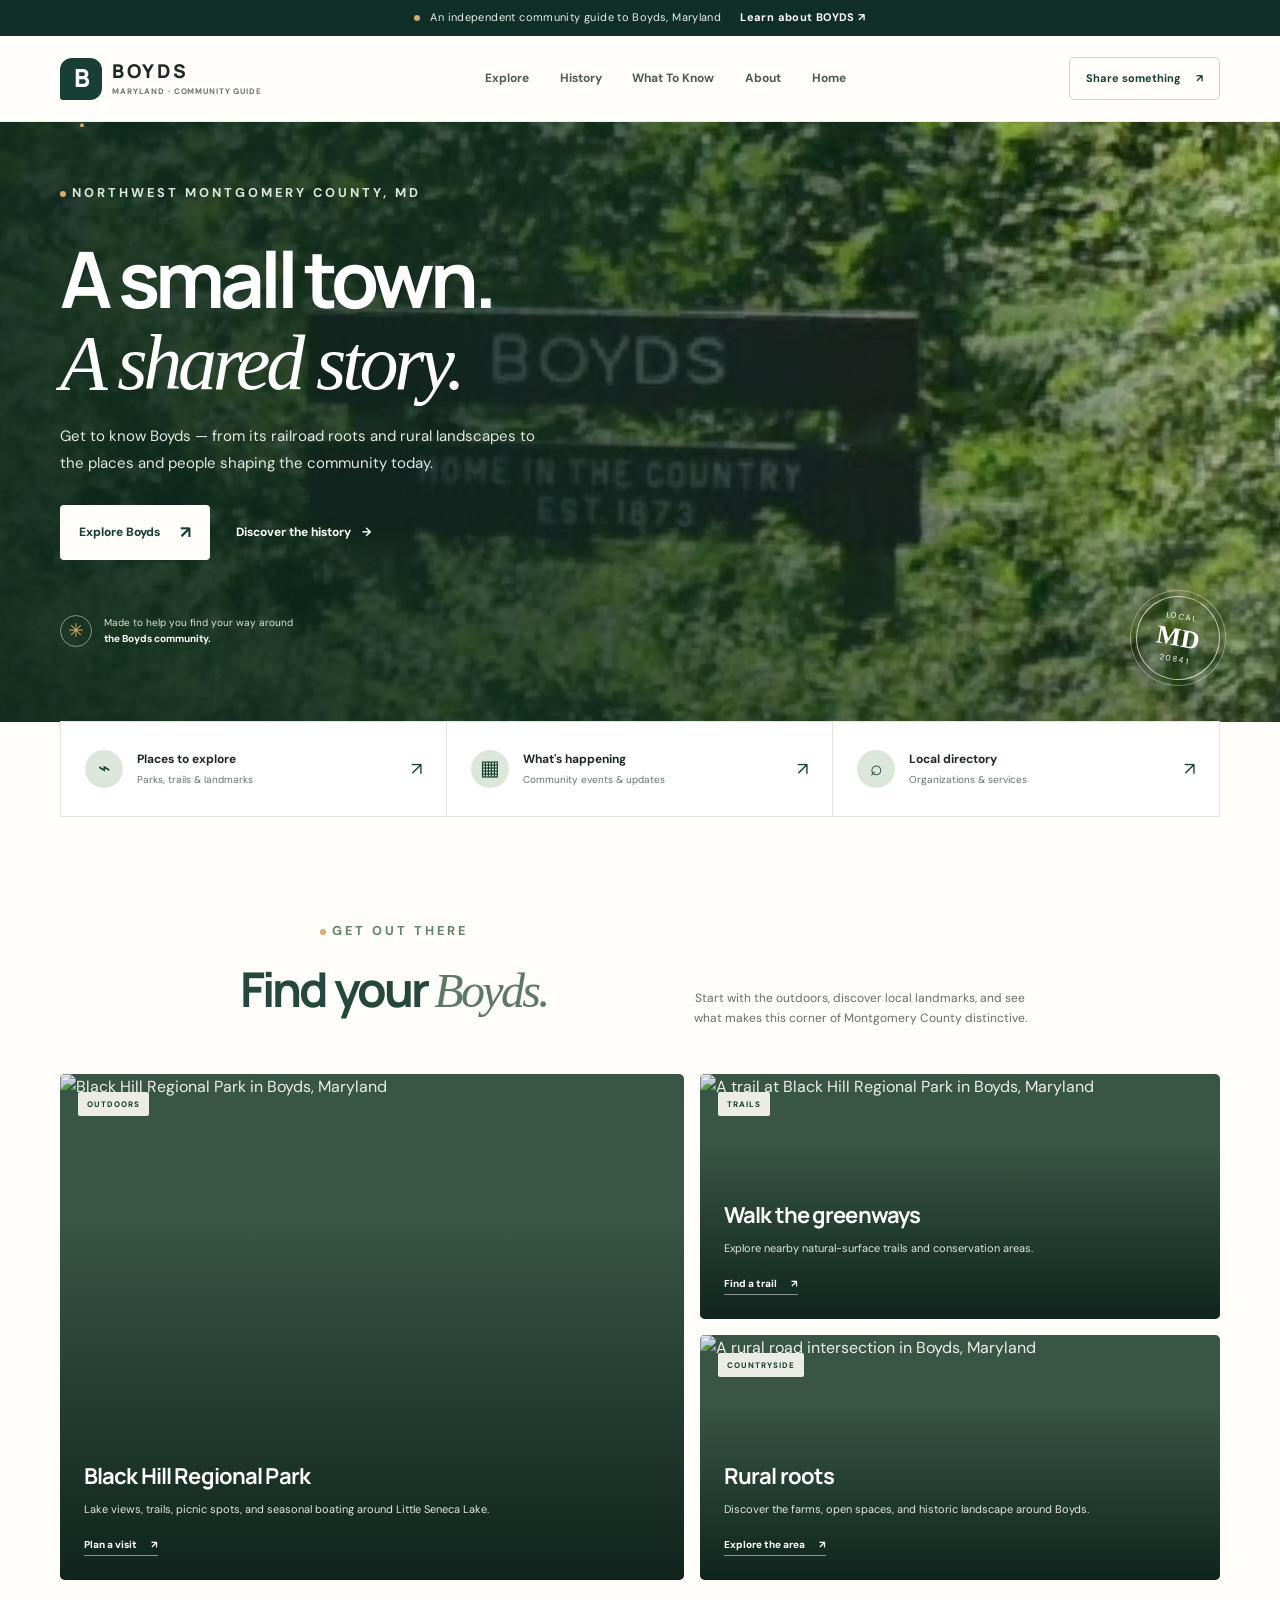
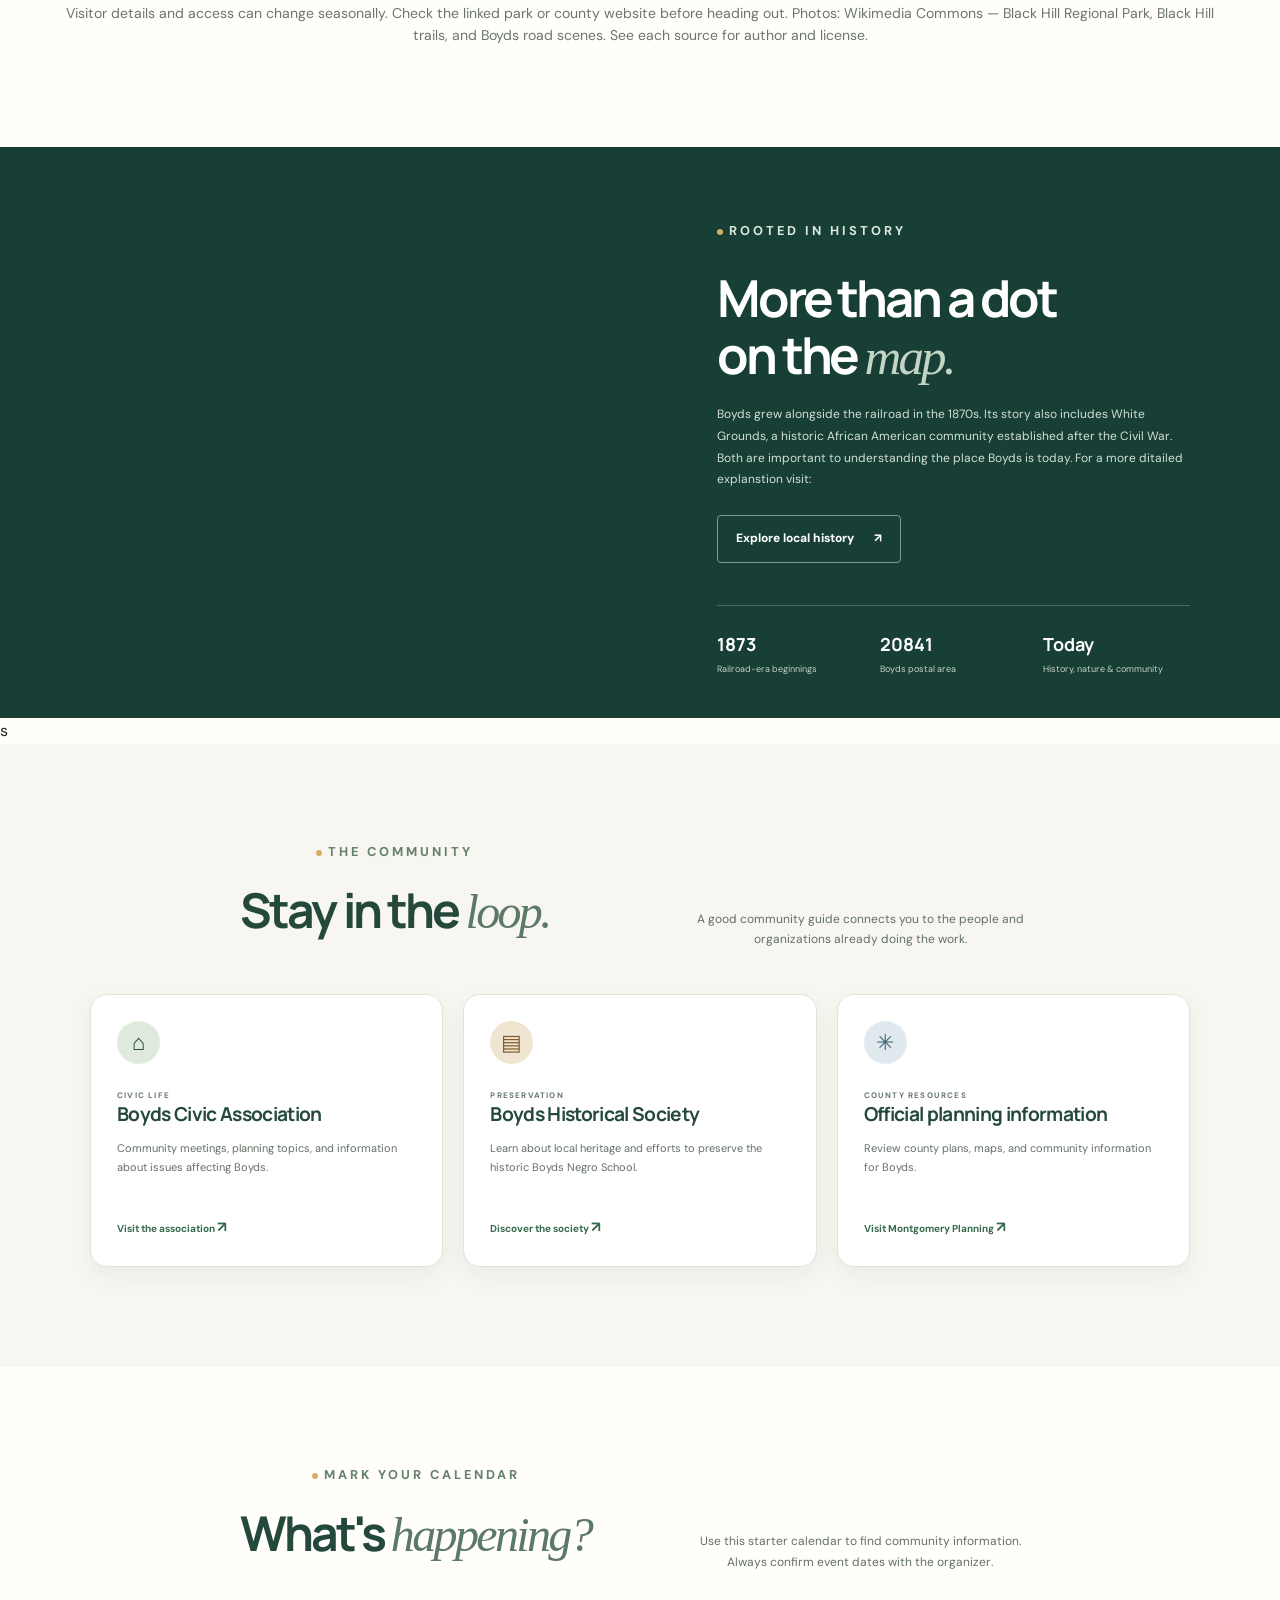
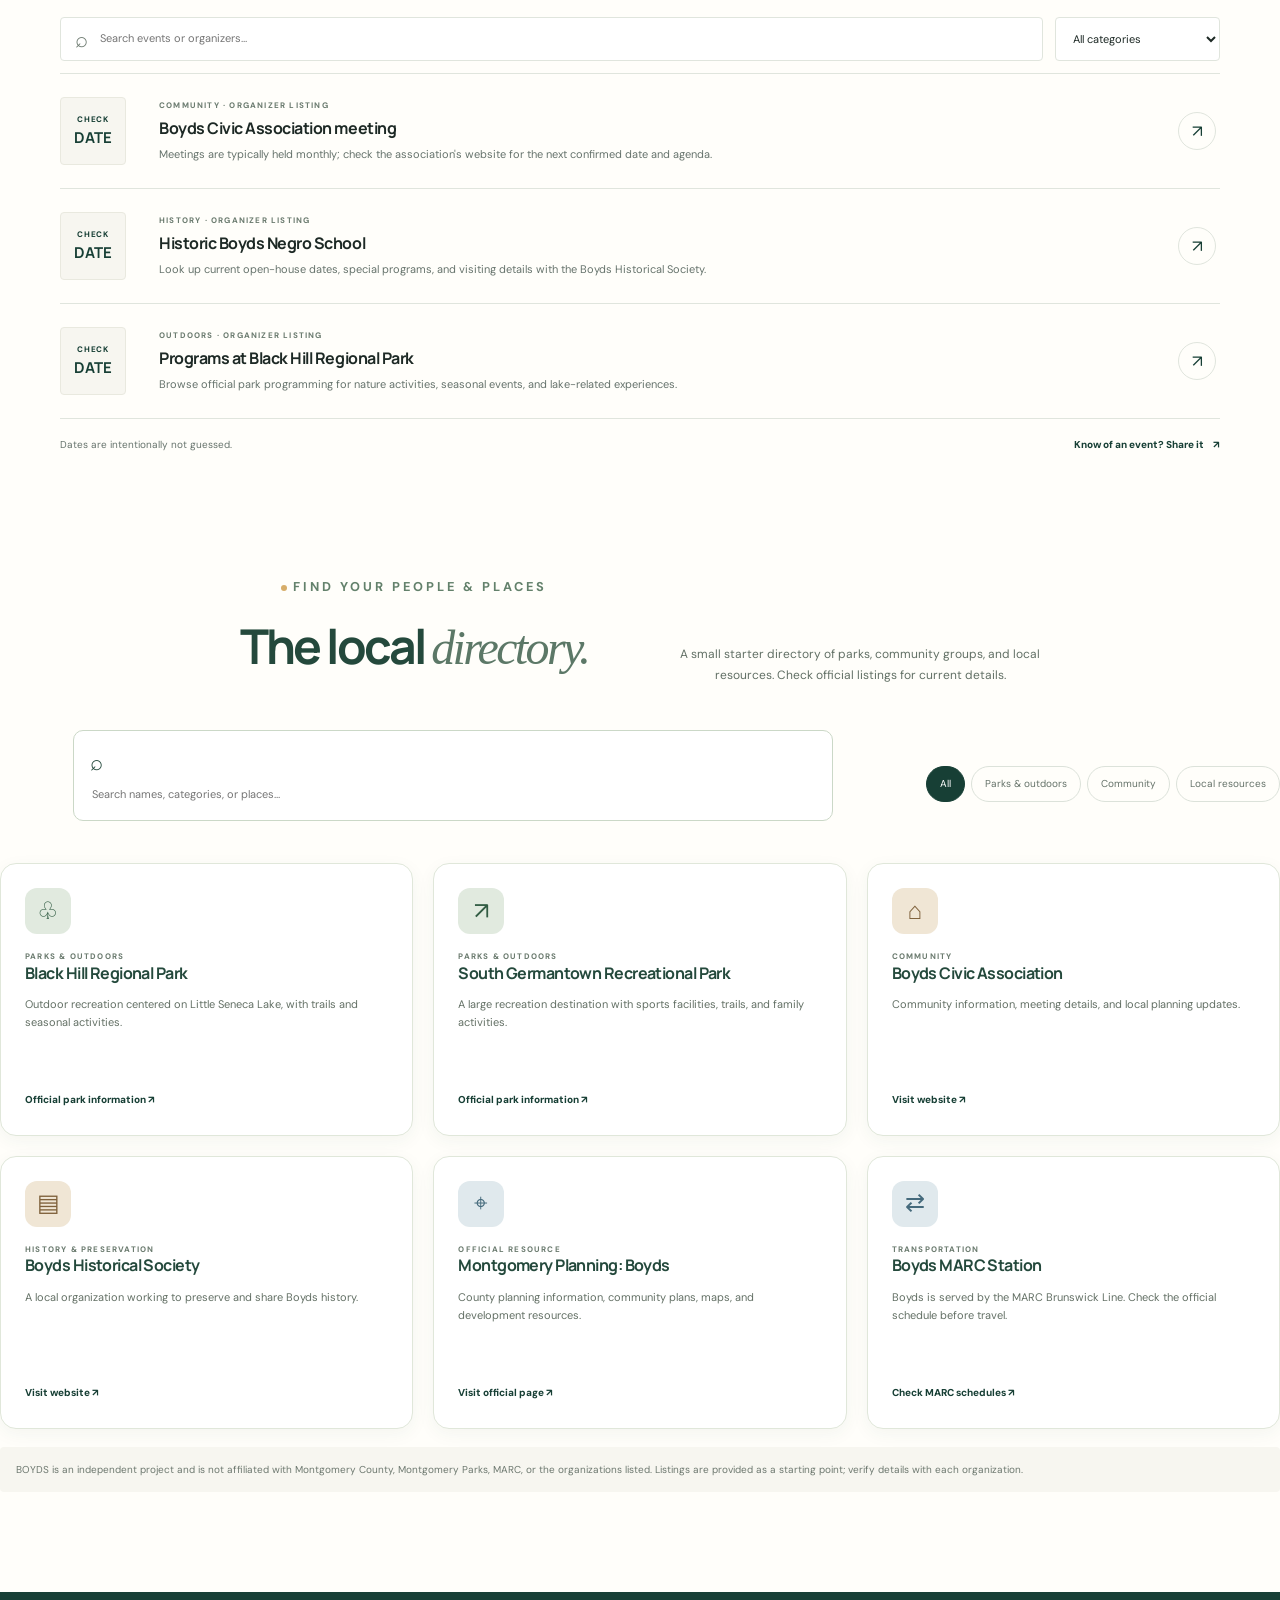
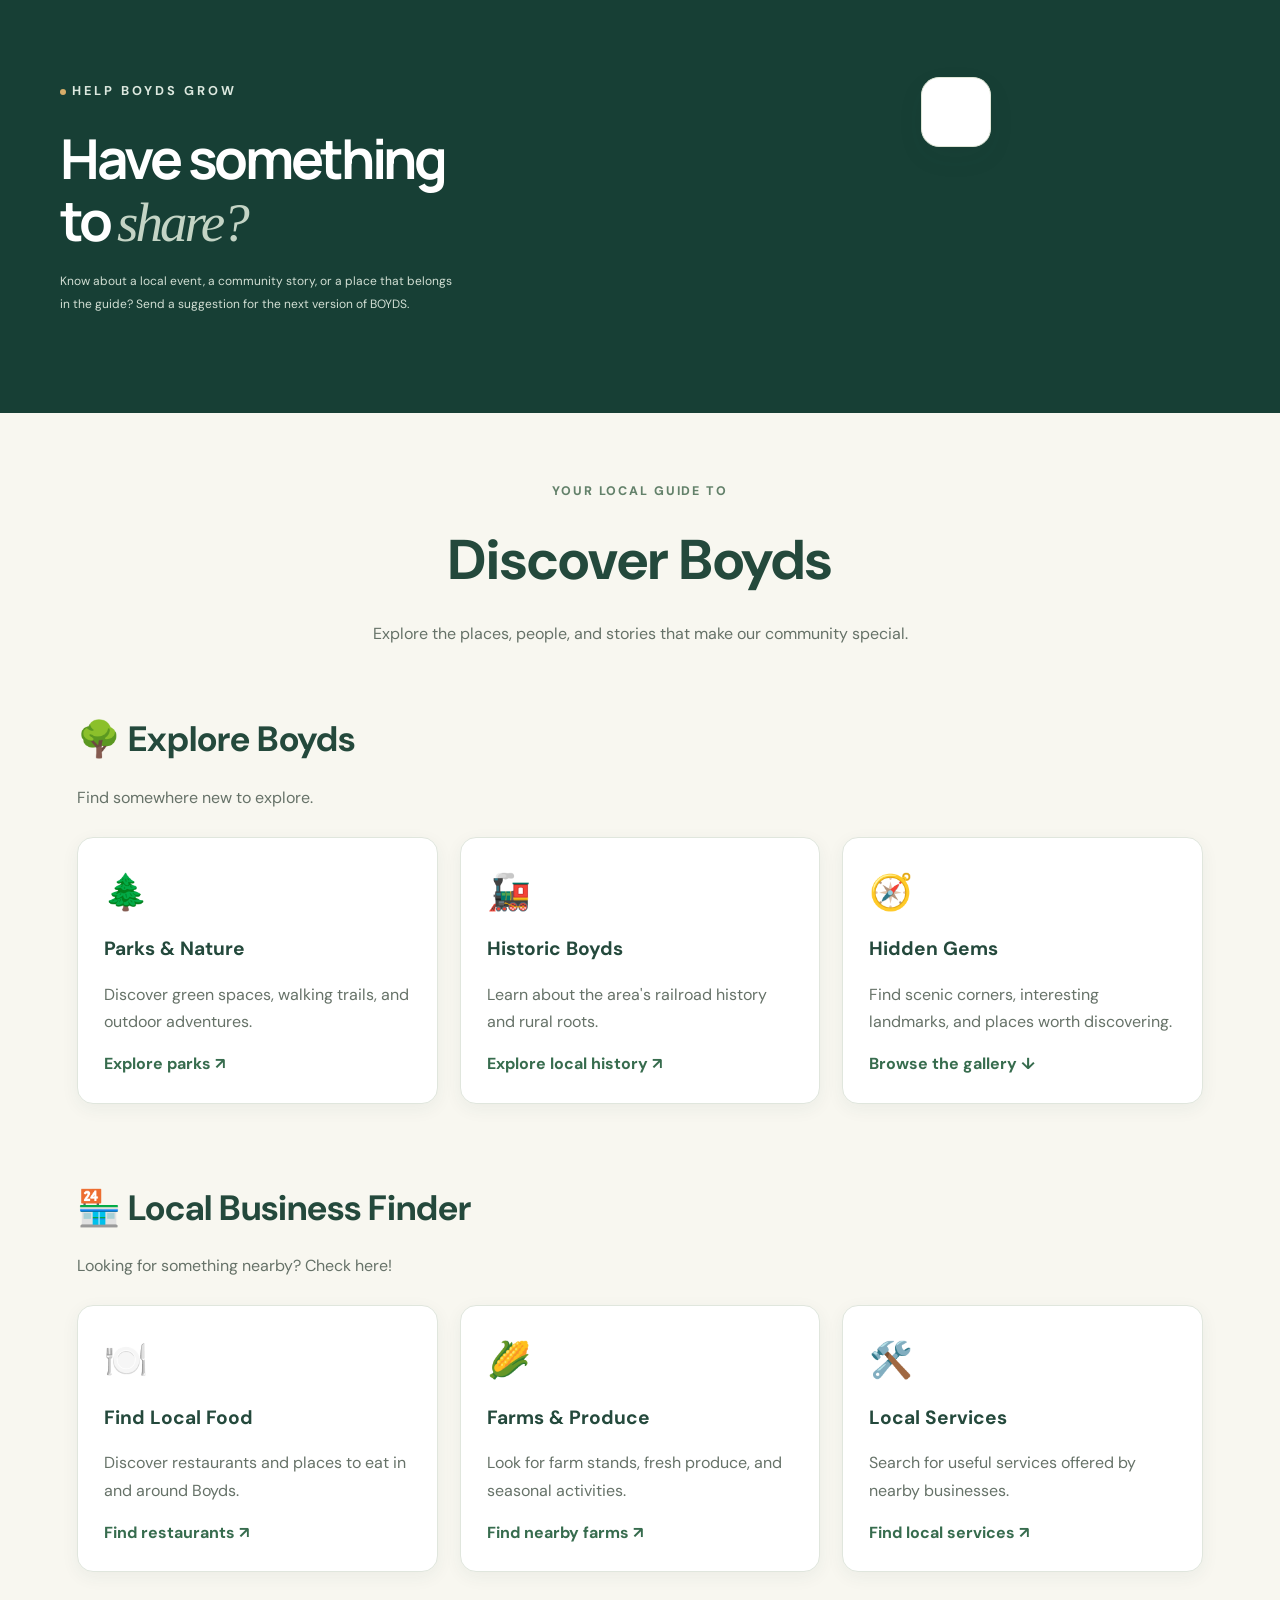
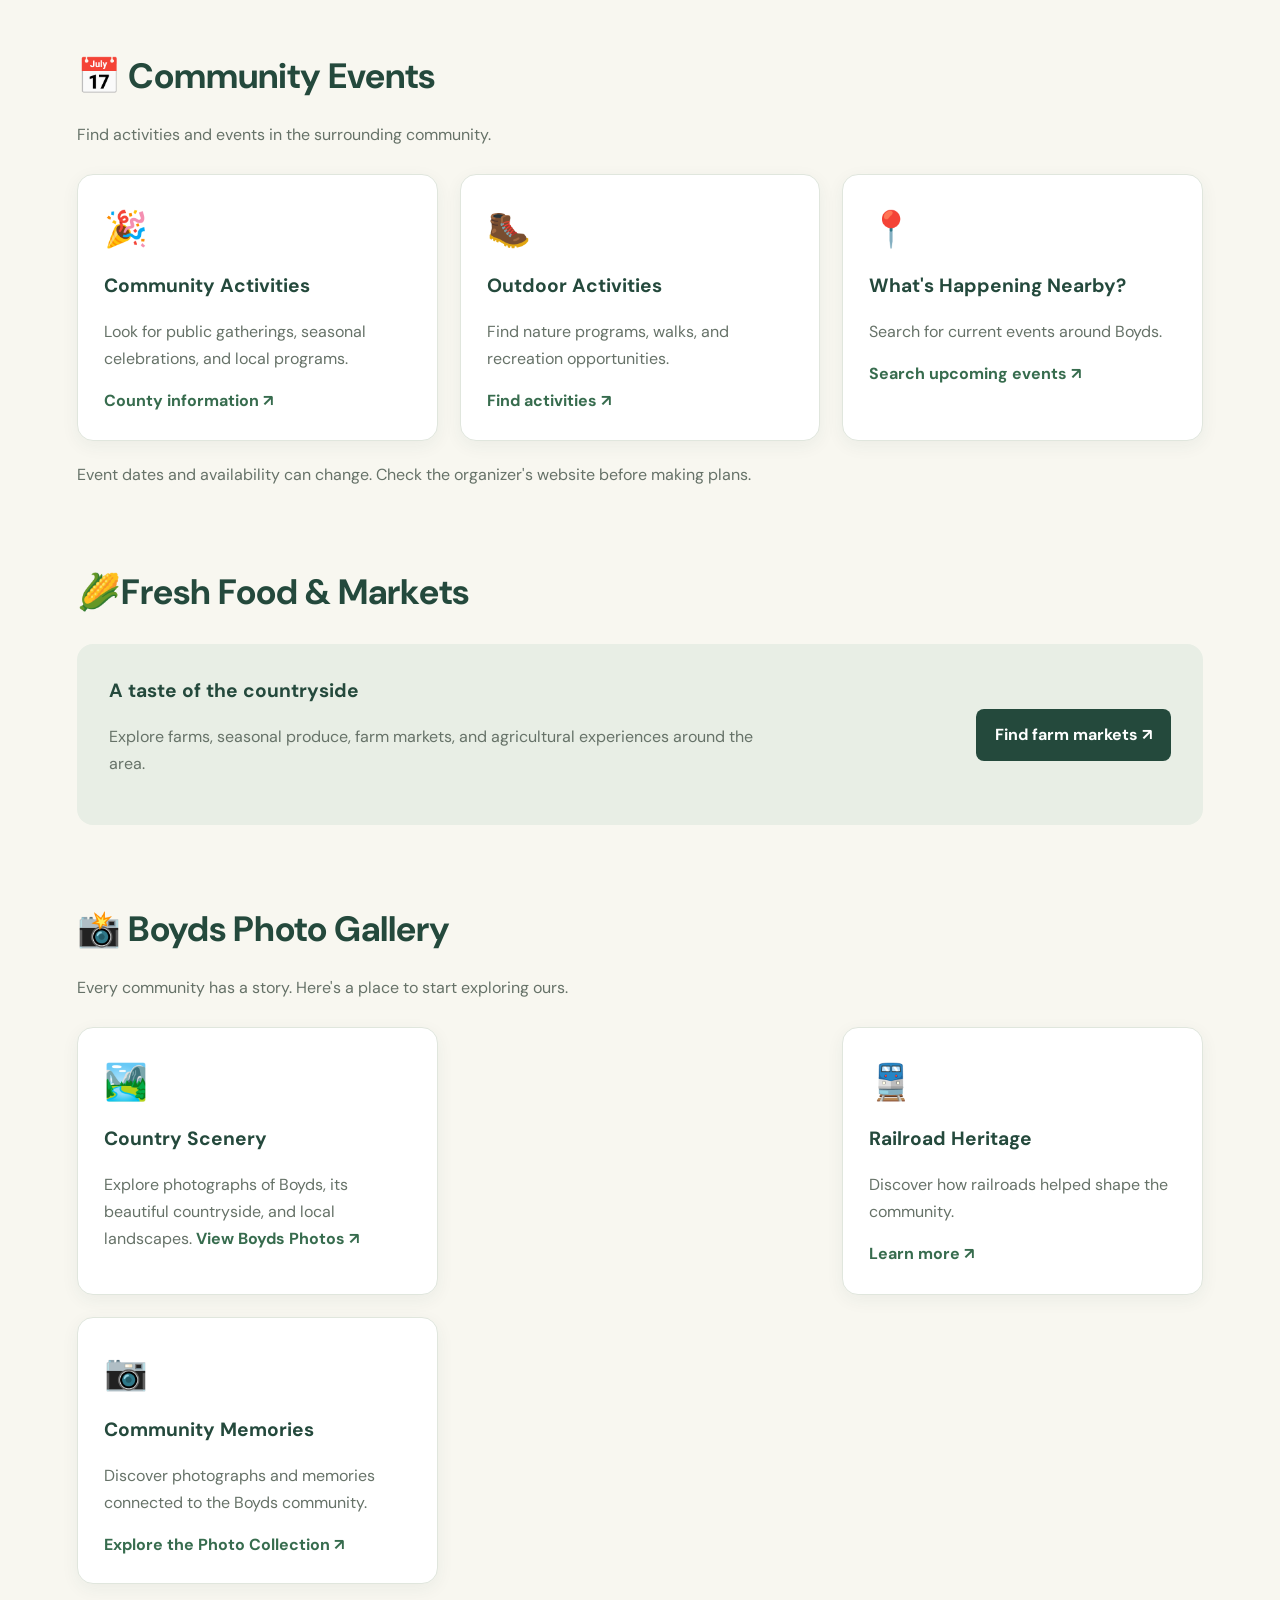
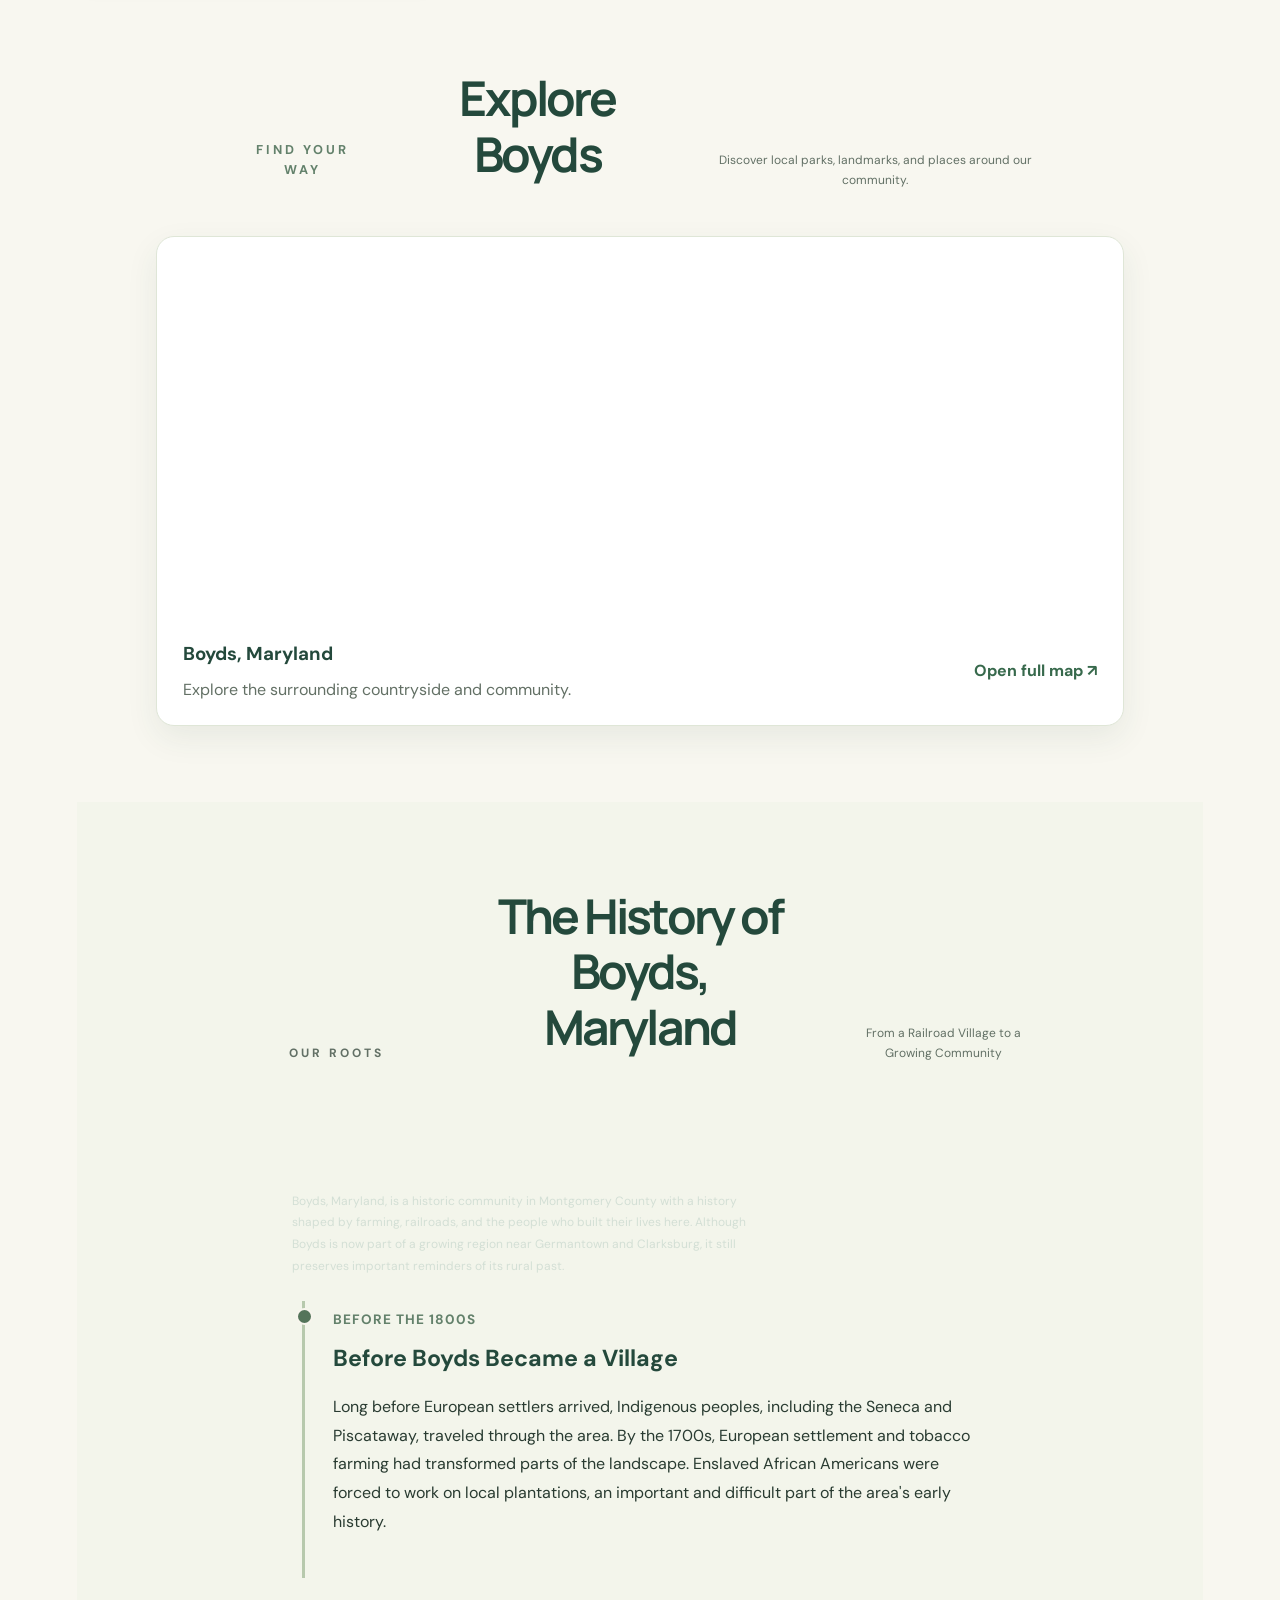
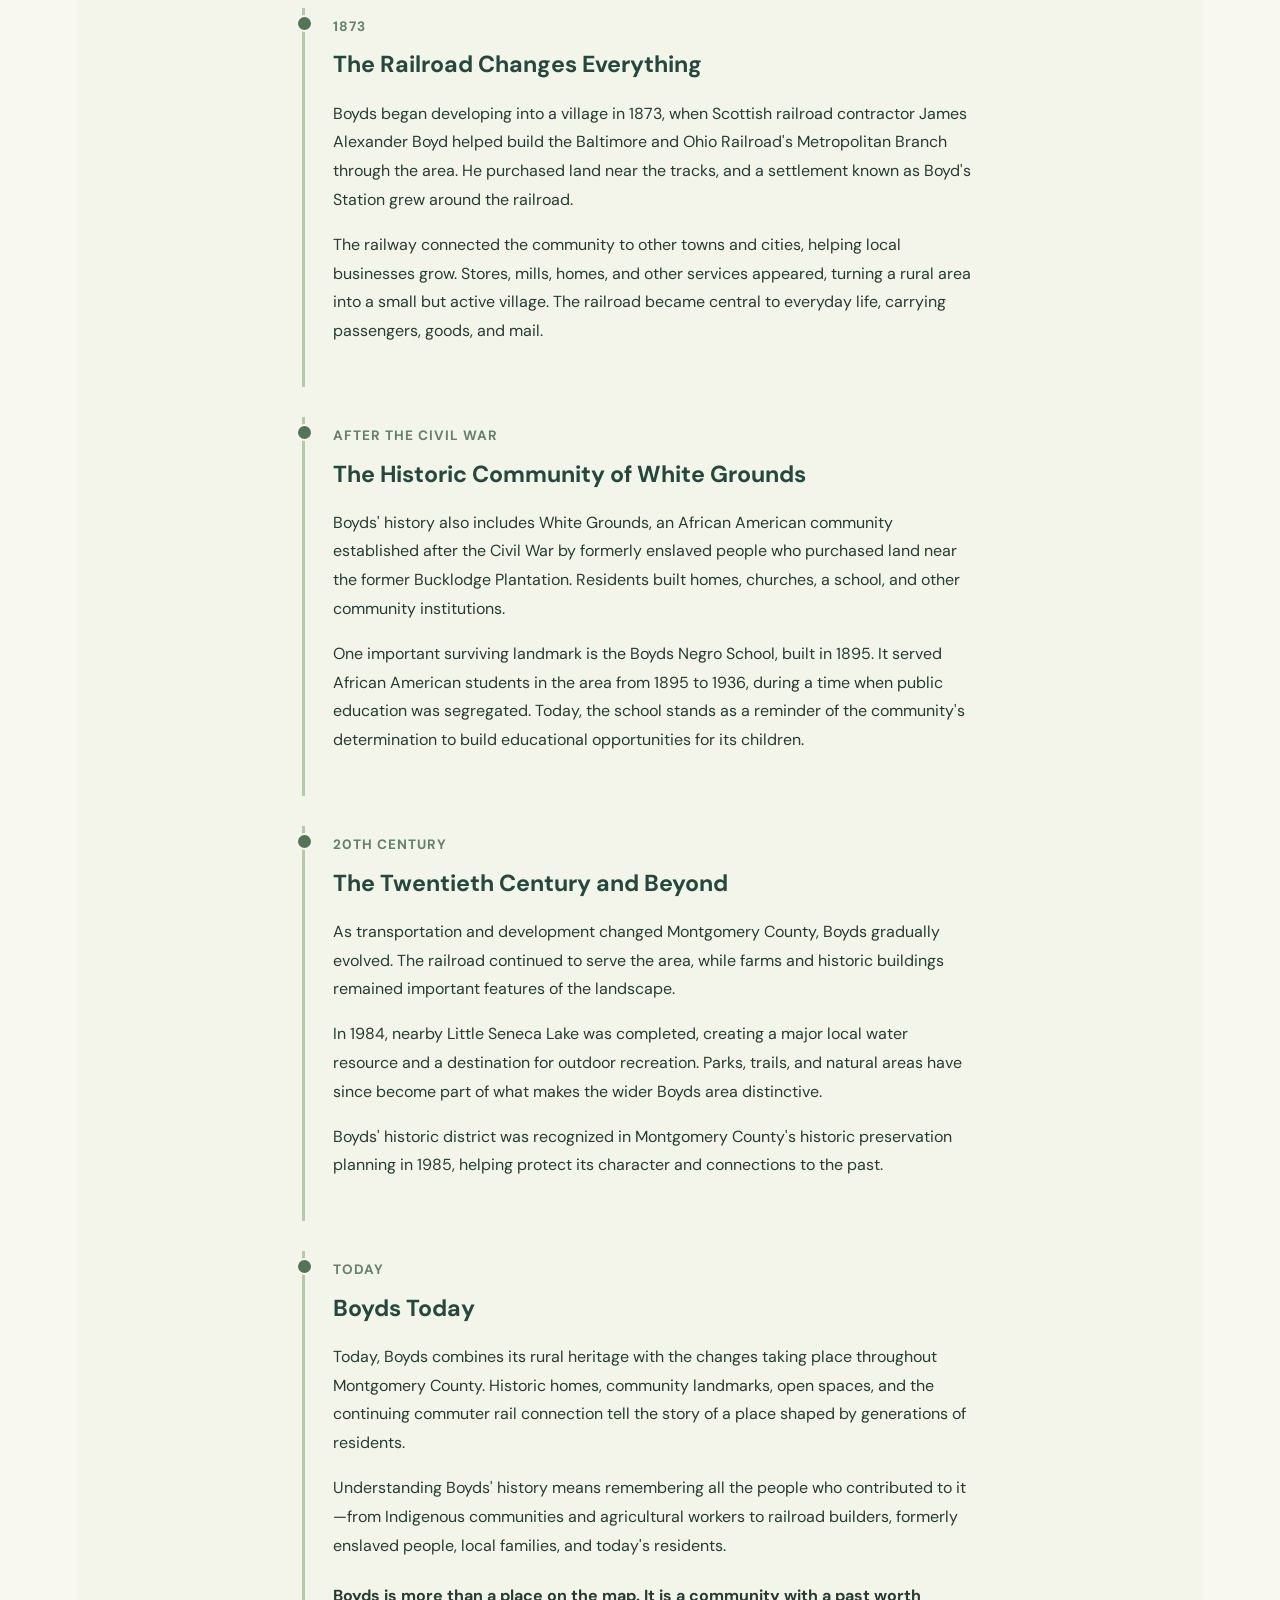
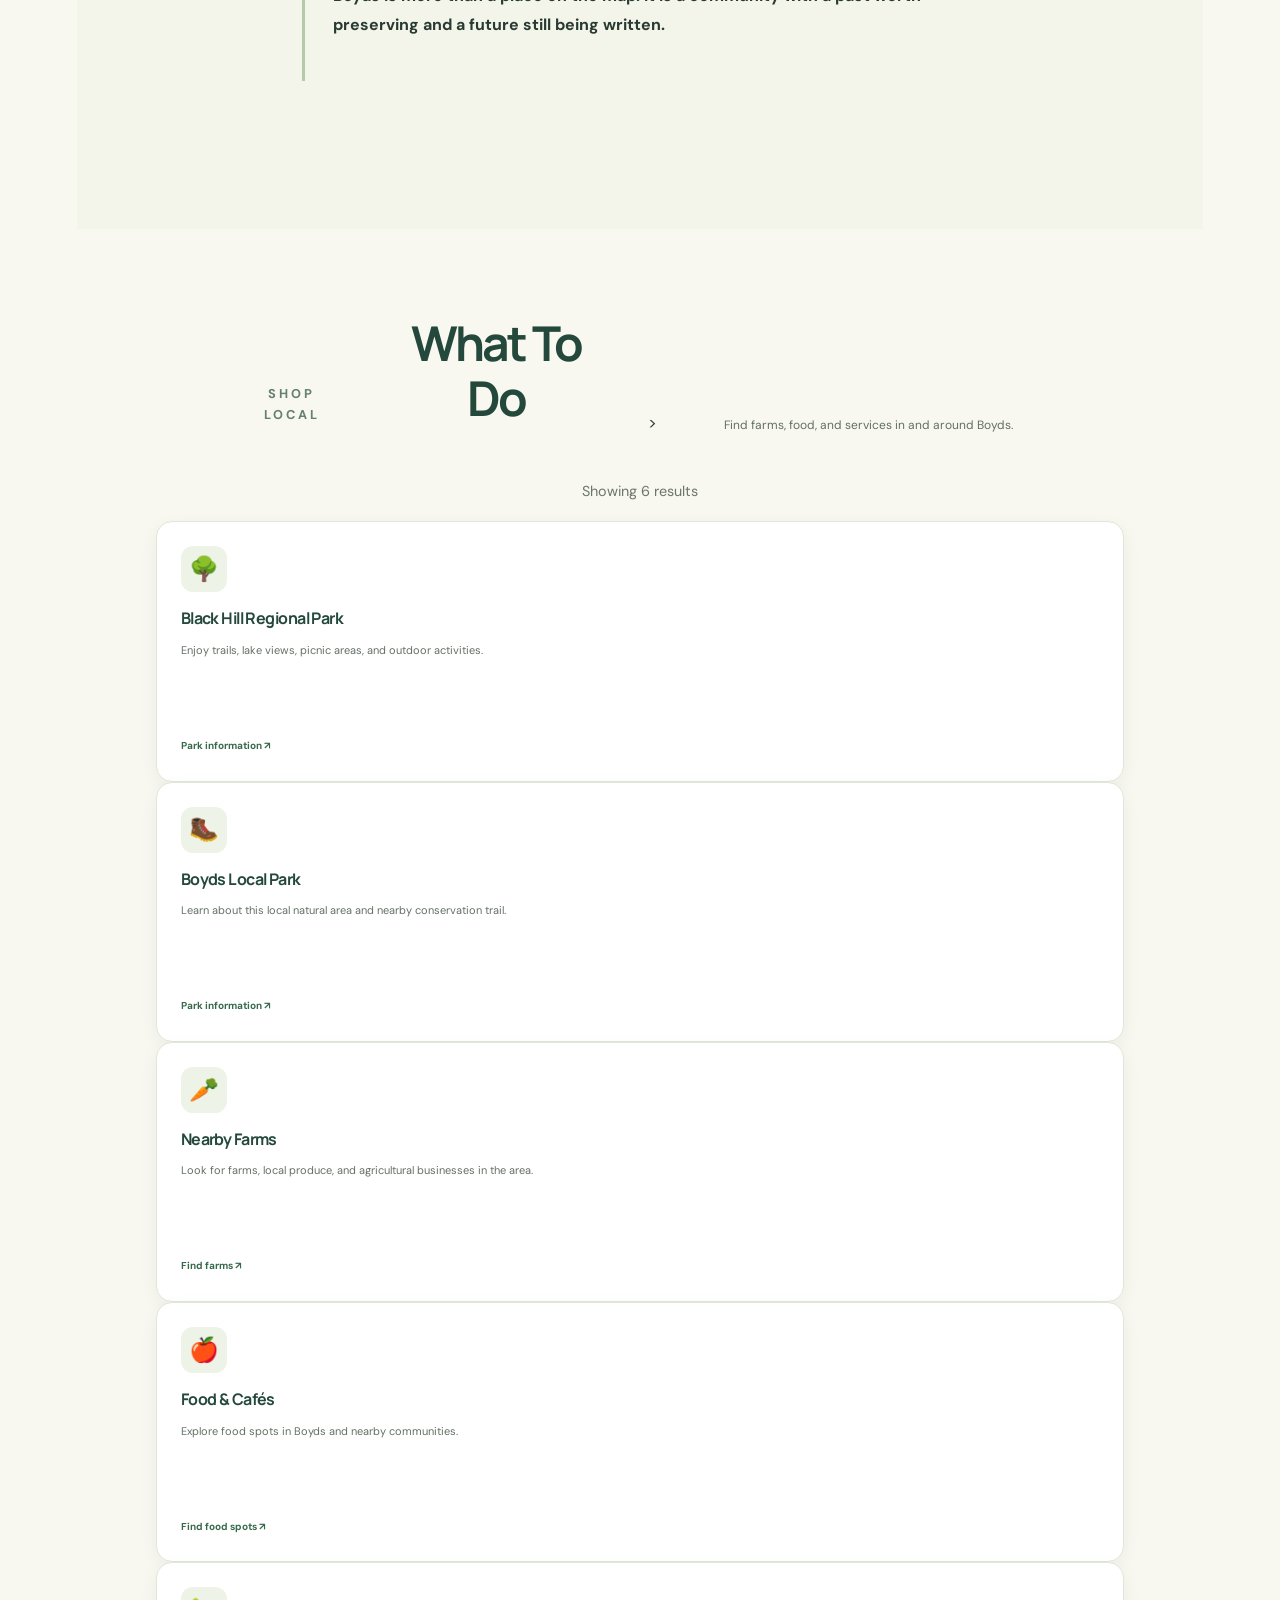
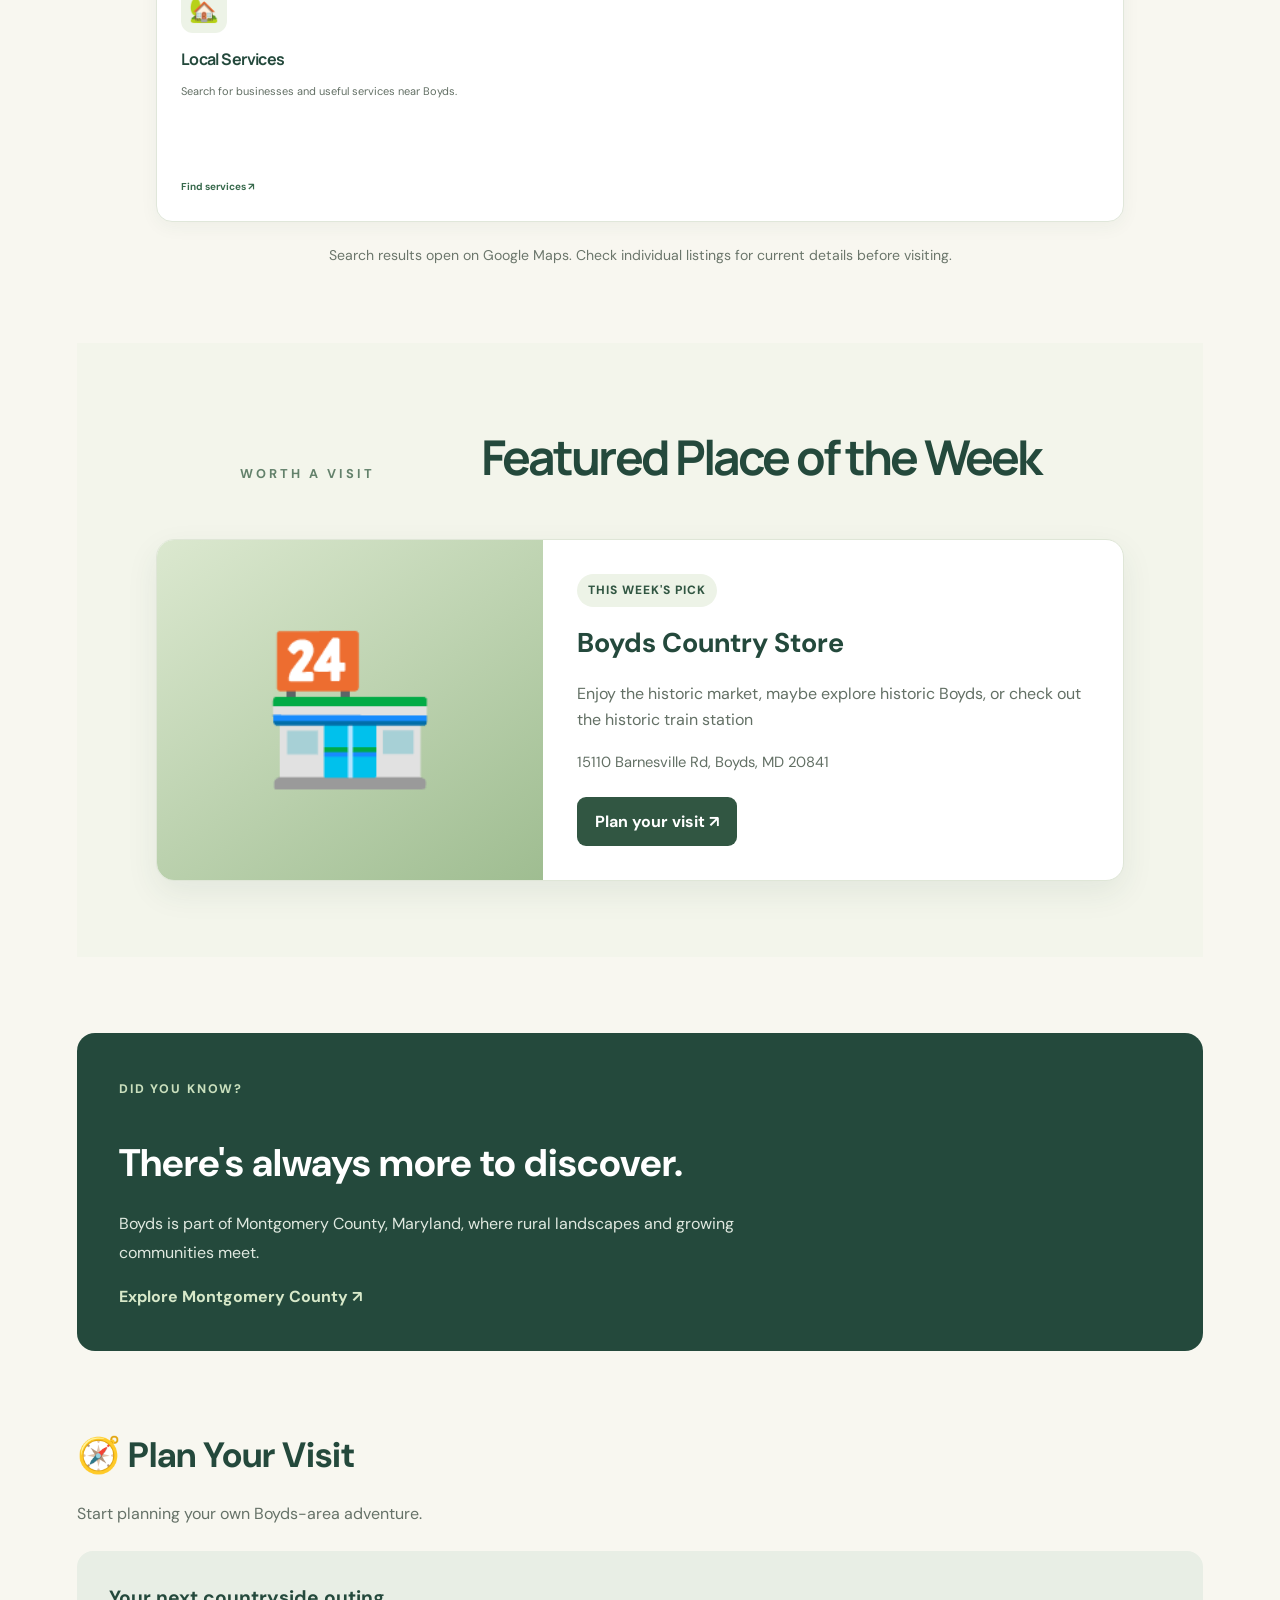
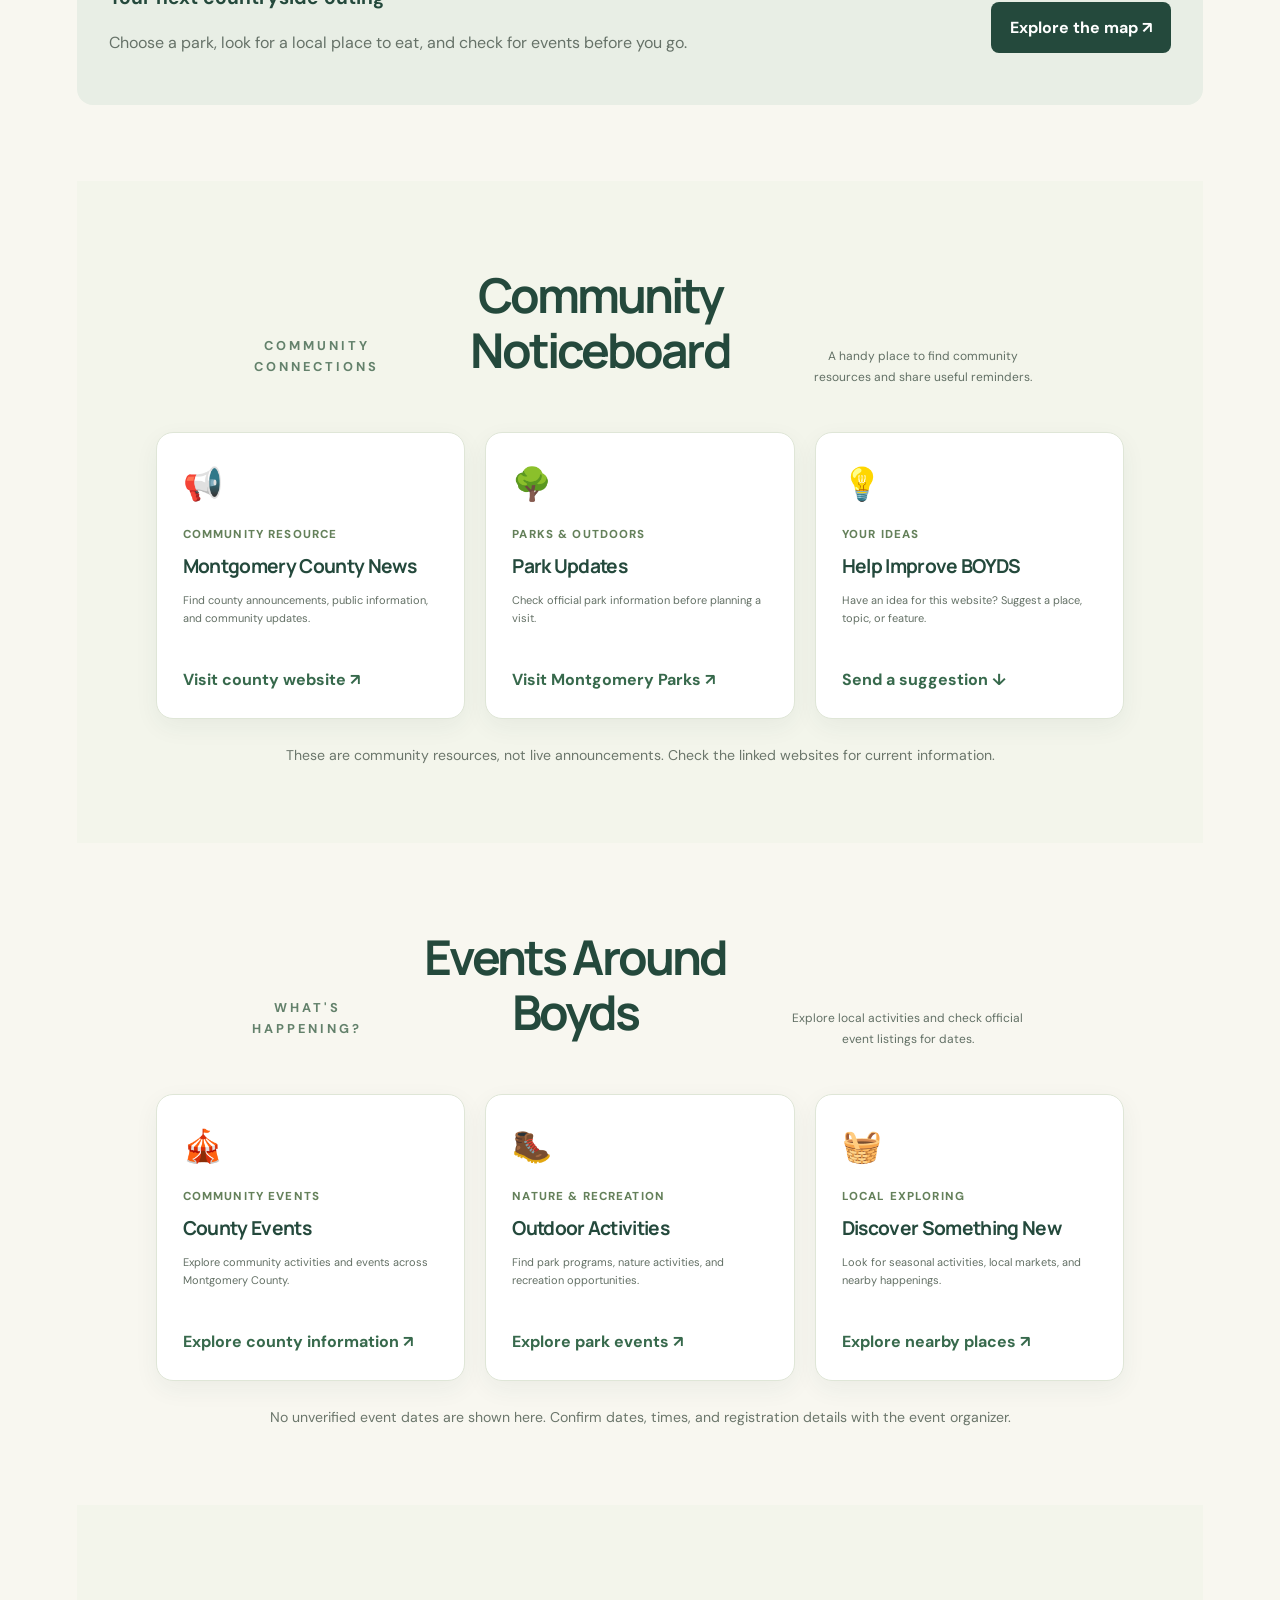
==== index.html @ 3d2ef7af "Add files via upload City Pages 1.0 — Initial Website" ====
<!DOCTYPE html>
<html lang="en">
<head>
  <meta charset="UTF-8">
  <meta name="viewport" content="width=device-width, initial-scale=1">
  <meta name="description" content="BOYDS is an independent community guide to Boyds, Maryland: local places, history, community resources, events, and news.">
  <title>BOYDS — A community guide to Boyds, Maryland</title>
  <link rel="preconnect" href="https://fonts.googleapis.com">
  <link rel="preconnect" href="https://fonts.gstatic.com" crossorigin>
  <link href="https://fonts.googleapis.com/css2?family=DM+Sans:wght@400;500;600;700&family=Manrope:wght@400;500;600;700;800&display=swap" rel="stylesheet">
  <link rel="stylesheet" href="styles.css">
</head>
<body>
  <div class="announcement">
    <span class="announcement-dot"></span>
    An independent community guide to Boyds, Maryland
    <a href="about.html.html">Learn about BOYDS <span aria-hidden="true">↗</span></a>
  </div>

  <header class="site-header">
    <a class="brand" href="#home" aria-label="BOYDS home">
      <span class="brand-mark">B<span>.</span></span>
      <span class="brand-word">BOYDS<small>MARYLAND · COMMUNITY GUIDE</small></span>
    </a>
    <button class="menu-toggle" id="menuToggle" aria-expanded="false" aria-controls="primaryNav" aria-label="Open navigation">☰</button>
       <nav id="primaryNav" class="primary-nav" aria-label="Main navigation">
      <a href="explore.html.html">Explore</a>
      <a href="history.html.html">History</a>
      <a href="what-to-know.html.html">What To Know</a>
      <a href="about.html.html">About</a>
      <a href="home.html.html">Home</a>
 </nav>
    <a class="header-cta" href="suggest.html.html">Share something <span aria-hidden="true">↗</span></a>
  </header>

  <main>
    <section class="hero" id="home">
      <div class="hero-image" role="img" aria-label="Green wooded landscape around Boyds, Maryland"></div>
      <div class="hero-shade"></div>
      <div class="hero-content wrap">
        <div class="eyebrow light"><span></span> NORTHWEST MONTGOMERY COUNTY, MD</div>
        <h1>A small town.<br><em>A shared story.</em></h1>
        <p class="hero-intro">Get to know Boyds — from its railroad roots and rural landscapes to the places and people shaping the community today.</p>
        <div class="hero-actions">
          <a class="button button-light" href="#explore">Explore Boyds <span>↗</span></a>
          <a class="text-link light-link" href="#history">Discover the history <span>→</span></a>
        </div>
        <div class="hero-note"><span class="note-icon">✳</span><span>Made to help you find your way around<br><strong>the Boyds community.</strong></span></div>
      </div>
      <div class="hero-stamp"><span>LOCAL</span><b>MD</b><span>20841</span></div>
    </section>

    <section class="quick-strip wrap" aria-label="Explore BOYDS">
      <a href="#explore"><span class="quick-icon">⌁</span><span><b>Places to explore</b><small>Parks, trails & landmarks</small></span><span class="arrow">↗</span></a>
      <a href="#events"><span class="quick-icon">▦</span><span><b>What's happening</b><small>Community events & updates</small></span><span class="arrow">↗</span></a>
      <a href="#directory"><span class="quick-icon">⌕</span><span><b>Local directory</b><small>Organizations & services</small></span><span class="arrow">↗</span></a>
    </section>

    <section class="section wrap" id="explore">
      <div class="section-heading">
        <div><div class="eyebrow"><span></span> GET OUT THERE</div><h2>Find your <em>Boyds.</em></h2></div>
        <p>Start with the outdoors, discover local landmarks, and see what makes this corner of Montgomery County distinctive.</p>
      </div>
      <div class="feature-grid">
        <article class="place-card place-large">
          <img src="https://commons.wikimedia.org/wiki/Special:FilePath/Black_Hill_Regional_Park_-_51661410732.jpg?width=1400" alt="Black Hill Regional Park in Boyds, Maryland" loading="lazy">
          <div class="card-overlay"></div>
          <div class="place-tag">OUTDOORS</div>
          <div class="place-info"><h3>Black Hill Regional Park</h3><p>Lake views, trails, picnic spots, and seasonal boating around Little Seneca Lake.</p><a href="https://montgomeryparks.org/parks-and-trails/black-hill-regional-park/" target="_blank" rel="noopener">Plan a visit <span>↗</span></a></div>
        </article>
        <article class="place-card">
          <img src="https://commons.wikimedia.org/wiki/Special:FilePath/Ten_Mile_Creek_trail_-_52842514011.jpg?width=1000" alt="A trail at Black Hill Regional Park in Boyds, Maryland" loading="lazy">
          <div class="card-overlay"></div><div class="place-tag">TRAILS</div>
          <div class="place-info"><h3>Walk the greenways</h3><p>Explore nearby natural-surface trails and conservation areas.</p><a href="https://montgomeryparks.org/parks-and-trails/black-hill-regional-park/black-hill-regional-park-trails/" target="_blank" rel="noopener">Find a trail <span>↗</span></a></div>
        </article>
        <article class="place-card">
          <img src="https://commons.wikimedia.org/wiki/Special:FilePath/2007_11_01_-_117%40121_-_Looking_SW_1.JPG?width=1000" alt="A rural road intersection in Boyds, Maryland" loading="lazy">
          <div class="card-overlay"></div><div class="place-tag">COUNTRYSIDE</div>
          <div class="place-info"><h3>Rural roots</h3><p>Discover the farms, open spaces, and historic landscape around Boyds.</p><a href="https://montgomeryplanning.org/planning/communities/upcounty/boyds/" target="_blank" rel="noopener">Explore the area <span>↗</span></a></div>
        </article>
      </div>
      <p class="source-note">Visitor details and access can change seasonally. Check the linked park or county website before heading out. Photos: Wikimedia Commons — <a href="https://commons.wikimedia.org/wiki/File:Black_Hill_Regional_Park_-_51661410732.jpg" target="_blank" rel="noopener">Black Hill Regional Park</a>, <a href="https://commons.wikimedia.org/wiki/Category:Black_Hill_Regional_Park" target="_blank" rel="noopener">Black Hill trails</a>, and <a href="https://commons.wikimedia.org/wiki/Category:Boyds,_Maryland" target="_blank" rel="noopener">Boyds road scenes</a>. See each source for author and license.</p>
    </section>

    <section class="history-band" id="history">
      <div class="history-photo" role="img" aria-label="Railroad tracks through a wooded landscape"></div>
      <div class="history-content">
        <div class="eyebrow light"><span></span> ROOTED IN HISTORY</div>
        <h2>More than a dot<br>on the <em>map.</em></h2>
        <p>Boyds grew alongside the railroad in the 1870s. Its story also includes White Grounds, a historic African American community established after the Civil War. Both are important to understanding the place Boyds is today. For a more ditailed explanstion visit:</p>
        <a class="button button-outline-light" href="https://boydsmd.org/historic-resources/" target="_blank" rel="noopener">Explore local history <span>↗</span></a>
        
        <div class="history-facts">
          <div><b>1873</b><span>Railroad-era beginnings</span></div>
          <div><b>20841</b><span>Boyds postal area</span></div>
          <div><b>Today</b><span>History, nature & community</span></div>
        </div>
      </div>
    </section>  
     s


    <section class="section community-section" id="community">
      <div class="wrap">
        <div class="section-heading">
          <div><div class="eyebrow"><span></span> THE COMMUNITY</div><h2>Stay in the <em>loop.</em></h2></div>
          <p>A good community guide connects you to the people and organizations already doing the work.</p>
        </div>
        <div class="community-grid">
          <article class="community-card">
            <div class="community-symbol green">⌂</div><div class="card-kicker">CIVIC LIFE</div><h3>Boyds Civic Association</h3>
            <p>Community meetings, planning topics, and information about issues affecting Boyds.</p>
            <a href="https://boydsmd.org/" target="_blank" rel="noopener" class="arrow-link">Visit the association <span>↗</span></a>
          </article>
          <article class="community-card">
            <div class="community-symbol tan">▤</div><div class="card-kicker">PRESERVATION</div><h3>Boyds Historical Society</h3>
            <p>Learn about local heritage and efforts to preserve the historic Boyds Negro School.</p>
            <a href="https://www.boydshistory.org/" target="_blank" rel="noopener" class="arrow-link">Discover the society <span>↗</span></a>
          </article>
          <article class="community-card">
            <div class="community-symbol blue">✳</div><div class="card-kicker">COUNTY RESOURCES</div><h3>Official planning information</h3>
            <p>Review county plans, maps, and community information for Boyds.</p>
            <a href="https://montgomeryplanning.org/planning/communities/upcounty/boyds/" target="_blank" rel="noopener" class="arrow-link">Visit Montgomery Planning <span>↗</span></a>
          </article>
        </div>
      </div>
    </section>

    <section class="events-section" id="events">
      <div class="wrap">
        <div class="section-heading">
          <div><div class="eyebrow"><span></span> MARK YOUR CALENDAR</div><h2>What's <em>happening?</em></h2></div>
          <p>Use this starter calendar to find community information. Always confirm event dates with the organizer.</p>
        </div>
        <div class="event-toolbar">
          <label class="search-box"><span>⌕</span><input id="eventSearch" type="search" placeholder="Search events or organizers…" aria-label="Search events"></label>
          <select id="eventFilter" aria-label="Filter events">
            <option value="all">All categories</option><option value="community">Community</option><option value="history">History</option><option value="outdoors">Outdoors</option>
          </select>
        </div>
        <div class="event-list" id="eventList">
          <article class="event-row" data-category="community" data-search="Boyds Civic Association meeting community planning">
            <div class="event-date"><span>CHECK</span><b>DATE</b></div><div class="event-main"><div class="card-kicker">COMMUNITY · ORGANIZER LISTING</div><h3>Boyds Civic Association meeting</h3><p>Meetings are typically held monthly; check the association's website for the next confirmed date and agenda.</p></div><a href="https://boydsmd.org/meetings/" target="_blank" rel="noopener" class="event-arrow" aria-label="Check meeting details">↗</a>
          </article>
          <article class="event-row" data-category="history" data-search="Boyds Historical Society historic school open house">
            <div class="event-date"><span>CHECK</span><b>DATE</b></div><div class="event-main"><div class="card-kicker">HISTORY · ORGANIZER LISTING</div><h3>Historic Boyds Negro School</h3><p>Look up current open-house dates, special programs, and visiting details with the Boyds Historical Society.</p></div><a href="https://www.boydshistory.org/" target="_blank" rel="noopener" class="event-arrow" aria-label="Check historic school details">↗</a>
          </article>
          <article class="event-row" data-category="outdoors" data-search="Black Hill Regional Park nature programs activities">
            <div class="event-date"><span>CHECK</span><b>DATE</b></div><div class="event-main"><div class="card-kicker">OUTDOORS · ORGANIZER LISTING</div><h3>Programs at Black Hill Regional Park</h3><p>Browse official park programming for nature activities, seasonal events, and lake-related experiences.</p></div><a href="https://montgomeryparks.org/" target="_blank" rel="noopener" class="event-arrow" aria-label="Check park programs">↗</a>
          </article>
        </div>
        <p id="noEvents" class="empty-state" hidden>No matching items. Try another search or category.</p>
        <div class="events-footer"><span>Dates are intentionally not guessed.</span><a href="#contribute">Know of an event? Share it <span>↗</span></a></div>
      </div>
    </section>

    <section class="section directory-section" id="directory">
      <div class="section-heading">
        <div><div class="eyebrow"><span></span> FIND YOUR PEOPLE & PLACES</div><h2>The local <em>directory.</em></h2></div>
        <p>A small starter directory of parks, community groups, and local resources. Check official listings for current details.</p>
      </div>
      <div class="directory-controls">
        <label class="search-box directory-search"><span>⌕</span><input id="directorySearch" type="search" placeholder="Search names, categories, or places…" aria-label="Search directory"></label>
        <div class="filter-pills" role="group" aria-label="Filter directory">
          <button class="filter-pill active" data-dir-filter="all">All</button><button class="filter-pill" data-dir-filter="parks">Parks & outdoors</button><button class="filter-pill" data-dir-filter="community">Community</button><button class="filter-pill" data-dir-filter="services">Local resources</button>
        </div>
      </div>
      <div class="directory-grid" id="directoryGrid">
        <article class="directory-card" data-category="parks" data-search="Black Hill Regional Park nature lake trails outdoors">
          <div class="directory-icon park">♧</div><div class="directory-type">PARKS & OUTDOORS</div><h3>Black Hill Regional Park</h3><p>Outdoor recreation centered on Little Seneca Lake, with trails and seasonal activities.</p><a href="https://montgomeryparks.org/parks-and-trails/black-hill-regional-park/" target="_blank" rel="noopener">Official park information ↗</a>
        </article>
        <article class="directory-card" data-category="parks" data-search="South Germantown Recreational Park sports trails recreation">
          <div class="directory-icon park">↗</div><div class="directory-type">PARKS & OUTDOORS</div><h3>South Germantown Recreational Park</h3><p>A large recreation destination with sports facilities, trails, and family activities.</p><a href="https://montgomeryparks.org/parks-and-trails/south-germantown-recreational-park/" target="_blank" rel="noopener">Official park information ↗</a>
        </article>
        <article class="directory-card" data-category="community" data-search="Boyds Civic Association residents meetings community">
          <div class="directory-icon community">⌂</div><div class="directory-type">COMMUNITY</div><h3>Boyds Civic Association</h3><p>Community information, meeting details, and local planning updates.</p><a href="https://boydsmd.org/" target="_blank" rel="noopener">Visit website ↗</a>
        </article>
        <article class="directory-card" data-category="community" data-search="Boyds Historical Society historic preservation school">
          <div class="directory-icon community">▤</div><div class="directory-type">HISTORY & PRESERVATION</div><h3>Boyds Historical Society</h3><p>A local organization working to preserve and share Boyds history.</p><a href="https://www.boydshistory.org/" target="_blank" rel="noopener">Visit website ↗</a>
        </article>
        <article class="directory-card" data-category="services" data-search="Montgomery Planning Boyds official county maps development plans">
          <div class="directory-icon resource">⌖</div><div class="directory-type">OFFICIAL RESOURCE</div><h3>Montgomery Planning: Boyds</h3><p>County planning information, community plans, maps, and development resources.</p><a href="https://montgomeryplanning.org/planning/communities/upcounty/boyds/" target="_blank" rel="noopener">Visit official page ↗</a>
        </article>
        <article class="directory-card" data-category="services" data-search="MARC Boyds station Brunswick Line commuter train transit">
          <div class="directory-icon resource">⇄</div><div class="directory-type">TRANSPORTATION</div><h3>Boyds MARC Station</h3><p>Boyds is served by the MARC Brunswick Line. Check the official schedule before travel.</p><a href="https://www.mta.maryland.gov/schedule" target="_blank" rel="noopener">Check MARC schedules ↗</a>
        </article>
      </div>
      <p id="noDirectory" class="empty-state" hidden>No directory entries match your search.</p>
      <div class="directory-disclaimer">BOYDS is an independent project and is not affiliated with Montgomery County, Montgomery Parks, MARC, or the organizations listed. Listings are provided as a starting point; verify details with each organization.</div>
    </section>

    <section class="contribute-section" id="contribute">
      <div class="wrap contribute-inner">
        <div><div class="eyebrow light"><span></span> HELP BOYDS GROW</div><h2>Have something<br>to <em>share?</em></h2><p>Know about a local event, a community story, or a place that belongs in the guide? Send a suggestion for the next version of BOYDS.</p></div>   <form
        id="suggestionForm"
        class="suggestion-form"
        action="https://formsubmit.co/YOUR-EMAIL-HERE"
        method="POST"
    >

        <!-- suggestion fields go here -->

    </form>
      </div>
    </section>

    </span></a></div>
    </section>
<!-- BOYDS COMMUNITY GUIDE --> <section class="boyds-guide" id="community-guide"> <div class="boyds-heading"> <span class="boyds-eyebrow">YOUR LOCAL GUIDE TO</span> <h2>Discover Boyds</h2> <p>Explore the places, people, and stories that make our community special.</p> </div> <!-- EXPLORE --> <section class="boyds-section" id="explore"> <h2>🌳 Explore Boyds</h2> <p>Find somewhere new to explore.</p> <div class="boyds-grid"> <article class="boyds-card"> <div class="boyds-card-icon">🌲</div> <h3>Parks & Nature</h3> <p>Discover green spaces, walking trails, and outdoor adventures.</p> <a href="https://montgomeryparks.org/" target="_blank" rel="noopener">Explore parks ↗</a> </article> <article class="boyds-card"> <div class="boyds-card-icon">🚂</div> <h3>Historic Boyds</h3> <p>Learn about the area's railroad history and rural roots.</p> <a href="https://www.montgomeryhistory.org/" target="_blank" rel="noopener">Explore local history ↗</a> </article> <article class="boyds-card"> <div class="boyds-card-icon">🧭</div> <h3>Hidden Gems</h3> <p>Find scenic corners, interesting landmarks, and places worth discovering.</p> <a href="#gallery">Browse the gallery ↓</a> </article> </div> </section> <!-- BUSINESS DIRECTORY --> <section class="boyds-section" id="businesses"> <h2>🏪 Local Business Finder</h2> <p>Looking for something nearby? Check here!</p><div class="boyds-grid" id="businessList"> <article class="boyds-card" data-category="food"> <div class="boyds-card-icon">🍽️</div> <h3>Find Local Food</h3> <p>Discover restaurants and places to eat in and around Boyds.</p> <a href="https://www.google.com/maps/search/restaurants+near+Boyds+Maryland/" target="_blank" rel="noopener">Find restaurants ↗</a> </article> <article class="boyds-card" data-category="farms"> <div class="boyds-card-icon">🌽</div> <h3>Farms & Produce</h3> <p>Look for farm stands, fresh produce, and seasonal activities.</p> <a href="https://www.google.com/maps/search/farms+near+Boyds+Maryland/" target="_blank" rel="noopener">Find nearby farms ↗</a> </article> <article class="boyds-card" data-category="services"> <div class="boyds-card-icon">🛠️</div> <h3>Local Services</h3> <p>Search for useful services offered by nearby businesses.</p> <a href="https://www.google.com/maps/search/services+near+Boyds+Maryland/" target="_blank" rel="noopener">Find local services ↗</a> </article> </div> <p id="businessEmpty" class="boyds-empty" hidden>No matching categories found. Try another search.</p> </section> <!-- EVENTS --> <section class="boyds-section" id="events"> <h2>📅 Community Events</h2> <p>Find activities and events in the surrounding community.</p> <div class="boyds-grid"> <article class="boyds-card"> <div class="boyds-card-icon">🎉</div> <h3>Community Activities</h3> <p>Look for public gatherings, seasonal celebrations, and local programs.</p> <a href="https://www.montgomerycountymd.gov/" target="_blank" rel="noopener">County information ↗</a> </article> <article class="boyds-card"> <div class="boyds-card-icon">🥾</div> <h3>Outdoor Activities</h3> <p>Find nature programs, walks, and recreation opportunities.</p> <a href="https://montgomeryparks.org/" target="_blank" rel="noopener">Find activities ↗</a> </article> <article class="boyds-card"> <div class="boyds-card-icon">📍</div> <h3>What's Happening Nearby?</h3> <p>Search for current events around Boyds.</p> <a href="https://www.google.com/search?q=Boyds+Maryland+upcoming+events" target="_blank" rel="noopener">Search upcoming events ↗</a> </article> </div> <p class="boyds-note">Event dates and availability can change. Check the organizer's website before making plans.</p> </section> <!-- FARMS AND FOOD --> <section class="boyds-section" id="farms"> <h2>🌽Fresh Food & Markets</h2> <div class="boyds-feature"> <div> <h3>A taste of the countryside</h3> <p>Explore farms, seasonal produce, farm markets, and agricultural experiences around the area.</p> </div> <a class="boyds-button" href="https://www.google.com/maps/search/farm+markets+near+Boyds+Maryland/" target="_blank" rel="noopener">Find farm markets ↗</a> </div> </section> <!-- HISTORY AND GALLERY --> <section class="boyds-section" id="gallery"> <h2>📸 Boyds Photo Gallery</h2> <p>Every community has a story. Here's a place to start exploring ours.</p> <div class="boyds-grid"><article class="boyds-card"> <div class="boyds-card-icon">🏞️</div> <h3>Country Scenery</h3> <p>Explore photographs of Boyds, its beautiful countryside, and local landscapes. <a href="https://boydspics.weebly.com/" target="_blank" rel="noopener"> View Boyds Photos ↗ </a> </article></h3> </p> </article> <article class="boyds-card"> <div class="boyds-card-icon">🚆</div> <h3>Railroad Heritage</h3> <p>Discover how railroads helped shape the community.</p> <a href="https://www.montgomeryhistory.org/" target="_blank" rel="noopener">Learn more ↗</a> </article> <article class="boyds-card"> <div class="boyds-card-icon">📷</div> <h3>Community Memories</h3> <p>Discover photographs and memories connected to the Boyds community.</p> <a href="https://boydspics.weebly.com/" target="_blank" rel="noopener"> Explore the Photo Collection ↗ </a> </article></h3></article> </div><!-- BOYDS INTERACTIVE MAP -->
<section class="upgrade-section" id="map">
  <div class="section-heading">
    <span class="eyebrow">FIND YOUR WAY</span>
    <h2>Explore Boyds</h2>
    <p>Discover local parks, landmarks, and places around our community.</p>
  </div>

  <div class="map-card">
    <iframe
      title="Map of Boyds, Maryland"
      src="https://maps.google.com/maps?q=Boyds%2C%20Maryland&t=&z=12&ie=UTF8&iwloc=&output=embed"
      loading="lazy"
      referrerpolicy="no-referrer-when-downgrade">
    </iframe>
    <div class="map-caption">
      <div>
        <h3>Boyds, Maryland</h3>
        <p>Explore the surrounding countryside and community.</p>
      </div>
      <a href="https://www.google.com/maps/search/?api=1&query=Boyds%2C+Maryland"
         target="_blank" rel="noopener">Open full map ↗</a>
    </div>
  </div>
</section>

<!-- BOYDS HISTORY TIMELINE -->
<section class="upgrade-section history-section" id="story">
<section id="history" class="history-section">
    <div class="section-heading">
        <p class="eyebrow">OUR ROOTS</p>
        <h2>The History of Boyds, Maryland</h2>
        <p class="history-intro">
            From a Railroad Village to a Growing Community
        </p>
    </div>

    <div class="history-content">
        <p class="history-lead">
            Boyds, Maryland, is a historic community in Montgomery County
            with a history shaped by farming, railroads, and the people who
            built their lives here. Although Boyds is now part of a growing
            region near Germantown and Clarksburg, it still preserves
            important reminders of its rural past.
        </p>

        <article class="history-item">
            <span class="history-date">Before the 1800s</span>
            <h3>Before Boyds Became a Village</h3>
            <p>
                Long before European settlers arrived, Indigenous peoples,
                including the Seneca and Piscataway, traveled through the area.
                By the 1700s, European settlement and tobacco farming had
                transformed parts of the landscape. Enslaved African Americans
                were forced to work on local plantations, an important and
                difficult part of the area's early history.
            </p>
        </article>

   	  <article class="history-item">
            <span class="history-date">1873</span>
            <h3>The Railroad Changes Everything</h3>
            <p>
                Boyds began developing into a village in 1873, when Scottish
                railroad contractor James Alexander Boyd helped build the
                Baltimore and Ohio Railroad's Metropolitan Branch through
                the area. He purchased land near the tracks, and a settlement
                known as Boyd's Station grew around the railroad.
            </p>
            <p>
                The railway connected the community to other towns and cities,
                helping local businesses grow. Stores, mills, homes, and other
                services appeared, turning a rural area into a small but active
                village. The railroad became central to everyday life, carrying
                passengers, goods, and mail.
            </p>
        </article>

        <article class="history-item">
            <span class="history-date">After the Civil War</span>
            <h3>The Historic Community of White Grounds</h3>
            <p>
                Boyds' history also includes White Grounds, an African American
                community established after the Civil War by formerly enslaved
                people who purchased land near the former Bucklodge Plantation.
                Residents built homes, churches, a school, and other community
                institutions.
            </p>
            <p>
                One important surviving landmark is the Boyds Negro School,
                built in 1895. It served African American students in the area
                from 1895 to 1936, during a time when public education was
                segregated. Today, the school stands as a reminder of the
                community's determination to build educational opportunities
                for its children.
            </p>
        </article>

        <article class="history-item">
            <span class="history-date">20th Century</span>
            <h3>The Twentieth Century and Beyond</h3>
            <p>
                As transportation and development changed Montgomery County,
                Boyds gradually evolved. The railroad continued to serve the
                area, while farms and historic buildings remained important
                features of the landscape.
            </p>
            <p>
                In 1984, nearby Little Seneca Lake was completed, creating
                a major local water resource and a destination for outdoor
                recreation. Parks, trails, and natural areas have since
                become part of what makes the wider Boyds area distinctive.
            </p>
            <p>
                Boyds' historic district was recognized in Montgomery County's
                historic preservation planning in 1985, helping protect its
                character and connections to the past.
            </p>
        </article>

        <article class="history-item">
            <span class="history-date">Today</span>
            <h3>Boyds Today</h3>
            <p>
                Today, Boyds combines its rural heritage with the changes
                taking place throughout Montgomery County. Historic homes,
                community landmarks, open spaces, and the continuing commuter
                rail connection tell the story of a place shaped by generations
                of residents.
            </p>
            <p>
                Understanding Boyds' history means remembering all the people
                who contributed to it—from Indigenous communities and
                agricultural workers to railroad builders, formerly enslaved
                people, local families, and today's residents.
            </p>
            <p class="history-ending">
                Boyds is more than a place on the map. It is a community with
                a past worth preserving and a future still being written.
            </p>
        </article>
    </div>
</section>


</section>

<!-- WHAT TO DO -->
<section class="upgrade-section" id="directory">
  <div class="section-heading">
    <span class="eyebrow">SHOP LOCAL</span>
    <h2>What To Do</h2>>

    <p>Find farms, food, and services in and around Boyds.</p>
  </div>

  <p id="directoryCount" class="directory-count" aria-live="polite"></p
  <div class="directory-grid" id="directoryGrid">
    <article class="directory-card" data-category="nature"
             data-search="black hill regional park lake trails boating fishing">
      <span class="directory-icon">🌳</span>
      <h3>Black Hill Regional Park</h3>
      <p>Enjoy trails, lake views, picnic areas, and outdoor activities.</p>
      <a href="https://montgomeryparks.org/parks-and-trails/black-hill-regional-park/"
         target="_blank" rel="noopener">Park information ↗</a>
    </article>

    <article class="directory-card" data-category="nature"
             data-search="boyds local park trail nature">
      <span class="directory-icon">🥾</span>
      <h3>Boyds Local Park</h3>
      <p>Learn about this local natural area and nearby conservation trail.</p>
      <a href="https://montgomeryparks.org/parks-and-trails/boyds-park/"
         target="_blank" rel="noopener">Park information ↗</a>
    </article>

    <article class="directory-card" data-category="farms"
             data-search="farms fresh produce agriculture">
      <span class="directory-icon">🥕</span>
      <h3>Nearby Farms</h3>
      <p>Look for farms, local produce, and agricultural businesses in the area.</p>
      <a href="https://www.google.com/maps/search/farms+near+Boyds+Maryland/"
         target="_blank" rel="noopener">Find farms ↗</a>
    </article>

    <article class="directory-card" data-category="food"
             data-search="food restaurants cafes">
      <span class="directory-icon">🍎</span>
      <h3>Food & Cafés</h3>
      <p>Explore food spots in Boyds and nearby communities.</p>
      <a href="https://www.google.com/maps/search/restaurants+near+Boyds+Maryland/"
         target="_blank" rel="noopener">Find food spots ↗</a>
    </article>

    <article class="directory-card" data-category="services"
             data-search="services local businesses">
      <span class="directory-icon">🏡</span>
      <h3>Local Services</h3>
      <p>Search for businesses and useful services near Boyds.</p>
      <a href="https://www.google.com/maps/search/local+businesses+near+Boyds+Maryland/"
         target="_blank" rel="noopener">Find services ↗</a>
    </article>
  </div>

  <p class="source-note">
    Search results open on Google Maps. Check individual listings for current
    details before visiting.
  </p>
</section>

<!-- FEATURED PLACE OF THE WEEK -->
<section class="upgrade-section" id="featured">
  <div class="section-heading">
    <span class="eyebrow">WORTH A VISIT</span>
    <h2>Featured Place of the Week</h2>
  </div>

  <article class="featured-place">
    <div class="featured-place-art" aria-hidden="true">🏪</div>
    <div class="featured-place-content">
      <span class="featured-tag">THIS WEEK'S PICK</span>
      <h3>Boyds Country Store</h3>
      <p>
        Enjoy the historic market, maybe explore historic Boyds, or check out the historic 	 train station
      </p>
      <p class="featured-address">15110 Barnesville Rd, Boyds, MD 20841</p>
      <a class="green-button"
         href="https://www.yelp.com/biz/boyds-country-store-boyds-2?dd_referrer=https%3A%2F%2Fwww.google.com%2F"
         target="_blank" rel="noopener">Plan your visit ↗</a>

   </div>
  </article>
</section> </section> <!-- DID YOU KNOW --> <section class="boyds-fact"> <span class="boyds-eyebrow">DID YOU KNOW?</span> <h2>There's always more to discover.</h2> <p>Boyds is part of Montgomery County, Maryland, where rural landscapes and growing communities meet.</p> <a href="https://www.montgomerycountymd.gov/" target="_blank" rel="noopener">Explore Montgomery County ↗</a> </section> <!-- PLAN A VISIT --> <section class="boyds-section" id="plan"> <h2>🧭 Plan Your Visit</h2> <p>Start planning your own Boyds-area adventure.</p> <div class="boyds-feature"> <div> <h3>Your next countryside outing</h3> <p>Choose a park, look for a local place to eat, and check for events before you go.</p> </div> <a class="boyds-button" href="https://www.google.com/maps/search/places+to+visit+near+Boyds+Maryland/" target="_blank" rel="noopener">Explore the map ↗</a> </div> </section> 
<!-- ===================================
     BOYDS COMMUNITY NOTICEBOARD
=================================== -->
<section class="upgrade-section" id="noticeboard">
  <div class="section-heading">
    <span class="eyebrow">COMMUNITY CONNECTIONS</span>
    <h2>Community Noticeboard</h2>
    <p>A handy place to find community resources and share useful reminders.</p>
  </div>

  <div class="community-grid">
    <article class="community-card">
      <span class="community-icon">📢</span>
      <span class="community-label">COMMUNITY RESOURCE</span>
      <h3>Montgomery County News</h3>
      <p>Find county announcements, public information, and community updates.</p>
      <a href="https://www.montgomerycountymd.gov/"
         target="_blank" rel="noopener">Visit county website ↗</a>
    </article>

    <article class="community-card">
      <span class="community-icon">🌳</span>
      <span class="community-label">PARKS & OUTDOORS</span>
      <h3>Park Updates</h3>
      <p>Check official park information before planning a visit.</p>
      <a href="https://montgomeryparks.org/"
         target="_blank" rel="noopener">Visit Montgomery Parks ↗</a>
    </article>

    <article class="community-card">
      <span class="community-icon">💡</span>
      <span class="community-label">YOUR IDEAS</span>
      <h3>Help Improve BOYDS</h3>
      <p>Have an idea for this website? Suggest a place, topic, or feature.</p>
      <a href="#suggest">Send a suggestion ↓</a>
    </article>
  </div>

  <p class="noticeboard-note">
    These are community resources, not live announcements. Check the linked
    websites for current information.
  </p>
</section>

<!-- ===================================
     BOYDS EVENTS CALENDAR
=================================== -->
<section class="upgrade-section events-section" id="events">
  <div class="section-heading">
    <span class="eyebrow">WHAT'S HAPPENING?</span>
    <h2>Events Around Boyds</h2>
    <p>Explore local activities and check official event listings for dates.</p>
  </div>

  <div class="community-grid">
    <article class="community-card event-card">
      <span class="community-icon">🎪</span>
      <span class="community-label">COMMUNITY EVENTS</span>
      <h3>County Events</h3>
      <p>Explore community activities and events across Montgomery County.</p>
      <a href="https://www.montgomerycountymd.gov/"
         target="_blank" rel="noopener">Explore county information ↗</a>
    </article>

    <article class="community-card event-card">
      <span class="community-icon">🥾</span>
      <span class="community-label">NATURE & RECREATION</span>
      <h3>Outdoor Activities</h3>
      <p>Find park programs, nature activities, and recreation opportunities.</p>
      <a href="https://montgomeryparks.org/events/"
         target="_blank" rel="noopener">Explore park events ↗</a>
    </article>

    <article class="community-card event-card">
      <span class="community-icon">🧺</span>
      <span class="community-label">LOCAL EXPLORING</span>
      <h3>Discover Something New</h3>
      <p>Look for seasonal activities, local markets, and nearby happenings.</p>
      <a href="https://www.google.com/maps/search/events+near+Boyds+Maryland/"
         target="_blank" rel="noopener">Explore nearby places ↗</a>
    </article>
  </div>

  <p class="noticeboard-note">
    No unverified event dates are shown here. Confirm dates, times, and
    registration details with the event organizer.
  </p>
</section>

<!-- ===================================
     BOYDS WEATHER
=================================== -->
<section class="upgrade-section weather-section" id="weather">
  <div class="section-heading">
    <span class="eyebrow">LOOK OUTSIDE</span>
    <h2>Boyds Weather</h2>
    <p>Check the current conditions before heading out to explore.</p>
  </div>

  <div class="weather-card">
    <div class="weather-top">
      <div>
        <span class="weather-location">📍 Boyds, Maryland</span>
        <p id="weatherDescription" aria-live="polite">
          Getting the latest weather...
        </p>
      </div>
      <div class="weather-symbol" id="weatherIcon" aria-hidden="true">🌤️</div>
    </div>

    <div class="weather-temperature">
      <span id="weatherTemperature">--°</span>
      <span class="weather-unit">F</span>
    </div>

    <p id="weatherUpdated" class="weather-updated">
      Connecting to weather service...
    </p>

    <div class="weather-details">
      <div>
        <span>Feels like</span>
        <strong id="weatherFeels">--°F</strong>
      </div>
      <div>
        <span>Humidity</span>
        <strong id="weatherHumidity">--%</strong>
      </div>
      <div>
        <span>Wind</span>
        <strong id="weatherWind">-- mph</strong>
      </div>
    </div>

    <h3 class="forecast-heading">Next few days</h3>
    <div id="weatherForecast" class="weather-forecast">
      <p>Loading forecast...</p>
    </div>

    <button type="button" class="green-button" id="refreshWeather">
      Refresh weather ↻
    </button>

    <p class="weather-credit">
      Weather data from
      <a href="https://open-meteo.com/" target="_blank" rel="noopener">
        Open-Meteo
      </a>.
    </p>
  </div>
</section>

<!-- ===================================
     SUGGEST SOMETHING
=================================== -->
<section class="upgrade-section suggestion-section" id="suggest">
  <div class="section-heading">
    <span class="eyebrow">YOUR COMMUNITY, YOUR IDEAS</span>
    <h2>Suggest Something</h2>
    <p>Help make BOYDS more useful by suggesting a place, event, or improvement.</p>
  </div>

  <form id="suggestionForm" class="suggestion-form">
    <label for="suggestionType">What would you like to suggest?</label>
    <select id="suggestionType" name="type" required>
      <option value="">Choose a category</option>
      <option value="Place">A place to visit</option>
      <option value="Business">A local business</option>
      <option value="Event">An event</option>
      <option value="History">A history fact or story</option>
      <option value="Website idea">A website improvement</option>
      <option value="Other">Something else</option>
    </select>

    <label for="suggestionTitle">Short title</label>
    <input
      id="suggestionTitle"
      name="title"
      type="text"
      maxlength="80"
      placeholder="e.g. Add a local walking trail"
      required>

    <label for="suggestionDetails">Tell us about your idea</label>
    <textarea
      id="suggestionDetails"
      name="details"
      rows="5"
      maxlength="1000"
      placeholder="Share details or a link to an official website..."
      required></textarea>

    <p class="form-privacy">
      Please don't include private information, home addresses, or sensitive
      personal details.
    </p>

    <button type="submit" class="green-button">
      Prepare Suggestion Email ↗
    </button>

    <p id="suggestionStatus" class="suggestion-status" aria-live="polite"></p>
  </form>
</section><footer class="boyds-footer"> <h2>BOYDS</h2> <p>A little guide to a special corner of Maryland.</p> <a href="#community-guide">Back to the top ↑</a> </footer> </section>
 

 </main>

  <footer class="site-footer">
    <div class="wrap footer-main"><a class="brand footer-brand" href="#home"><span class="brand-mark">B<span>.</span></span><span class="brand-word">BOYDS<small>MARYLAND · COMMUNITY GUIDE</small></span></a><p>A small town. A shared story.</p><a href="#home" class="back-top">Back to top ↑</a></div>
    <div class="wrap footer-bottom"><span>© <span id="year"></span> BOYDS — Independent community project</span><span>Not an official government website.</span></div>
  </footer>
  <script src="script.js"></script>
</body>
</html>
---- styles.css ----
:root {
  --forest: #173f35; --forest-deep: #102f29; --sage: #dce7db; --cream: #f7f6f0;
  --paper: #fffefa; --ink: #1d2925; --muted: #66736c; --line: #e0e5dd; --gold: #d7ad69;
  --serif: Georgia, "Times New Roman", serif; --sans: "DM Sans", Arial, sans-serif; --display: "Manrope", "DM Sans", sans-serif;
}
* { box-sizing: border-box; }
html { scroll-behavior: smooth; scroll-padding-top: 90px; }
body { margin: 0; background: var(--paper); color: var(--ink); font-family: var(--sans); line-height: 1.6; }
a { color: inherit; text-decoration: none; }
button, input, select, textarea { font: inherit; }
button, a, input, select, textarea { -webkit-tap-highlight-color: transparent; }
.wrap { width: min(1160px, calc(100% - 48px)); margin: 0 auto; }
.announcement { min-height: 36px; padding: 7px 24px; background: var(--forest-deep); color: #e7eee8; display: flex; align-items: center; justify-content: center; gap: 10px; font-size: 11px; letter-spacing: .035em; }
.announcement-dot, .eyebrow span { display: inline-block; width: 6px; height: 6px; border-radius: 50%; background: var(--gold); }
.announcement a { margin-left: 9px; font-weight: 700; color: #fff; }
.site-header { height: 86px; padding: 0 max(24px, calc((100vw - 1160px)/2)); display: flex; align-items: center; gap: 36px; background: var(--paper); border-bottom: 1px solid rgba(23,63,53,.09); position: sticky; top: 0; z-index: 10; }
.brand { display: flex; align-items: center; gap: 10px; flex-shrink: 0; }
.brand-mark { display: grid; place-items: center; width: 42px; height: 42px; border-radius: 12px 12px 12px 3px; background: var(--forest); color: #fff; font-family: var(--display); font-size: 25px; font-weight: 800; letter-spacing: -2px; }
.brand-mark span { color: var(--gold); }
.brand-word { font-family: var(--display); font-size: 19px; line-height: 1.1; font-weight: 800; letter-spacing: .14em; }
.brand-word small { display: block; margin-top: 5px; font-family: var(--sans); font-size: 8px; letter-spacing: .11em; color: var(--muted); font-weight: 700; }
.primary-nav { display: flex; align-items: center; justify-content: center; gap: clamp(16px, 2.4vw, 34px); flex: 1; }
.primary-nav a { color: #4e5b54; font-size: 12px; font-weight: 700; transition: color .2s; }
.primary-nav a:hover, .primary-nav a:focus-visible { color: #0c6c4f; }
.header-cta { padding: 12px 16px; border: 1px solid #cad5cb; border-radius: 5px; color: var(--forest); font-size: 11px; font-weight: 700; white-space: nowrap; }
.header-cta span { margin-left: 12px; }
.menu-toggle { display: none; border: 0; background: transparent; font-size: 25px; color: var(--forest); cursor: pointer; }
.hero { position: relative; min-height: 600px; display: flex; align-items: center; overflow: hidden; color: #fff; background: #24493c; }
.hero-image { position: absolute; inset: 0; background: url("Images/My Photo.png.png.png") center 52%/cover; transform: scale(1.02); }
.hero-shade { position: absolute; inset: 0; background: linear-gradient(90deg, rgba(12,39,31,.88) 0%, rgba(14,42,33,.68) 43%, rgba(15,39,32,.12) 100%), linear-gradient(0deg, rgba(11,34,27,.3), transparent 60%); }
.hero-content { position: relative; z-index: 1; padding-top: 42px; padding-bottom: 60px; }
.eyebrow { display: flex; align-items: center; gap: 9px; color: #5b6b60; font-size: 10px; font-weight: 800; letter-spacing: .16em; }
.eyebrow.light { color: #dce8df; }
.hero h1 { font-family: var(--display); font-size: clamp(48px, 6.6vw, 78px); line-height: 1.04; letter-spacing: -.065em; margin: 25px 0 20px; font-weight: 700; }
h1 em, h2 em { font-family: var(--serif); font-weight: 400; letter-spacing: -.055em; }
.hero-intro { max-width: 480px; font-size: 15px; color: #e0e8e1; line-height: 1.8; }
.hero-actions { display: flex; align-items: center; gap: 26px; margin-top: 28px; }
.button { min-height: 48px; padding: 13px 18px; display: inline-flex; justify-content: center; align-items: center; gap: 20px; border: 1px solid transparent; border-radius: 4px; font-size: 12px; font-weight: 800; cursor: pointer; transition: transform .2s, background .2s; }
.button:hover { transform: translateY(-2px); }
.button-light { background: #fffefa; color: var(--forest); }
.button-light span { font-size: 17px; }
.text-link { font-size: 12px; font-weight: 700; }
.text-link span { padding-left: 8px; }
.light-link { color: #fff; }
.hero-note { display: flex; align-items: center; gap: 12px; margin-top: 55px; font-size: 10px; line-height: 1.6; color: #dce5dc; }
.note-icon { display: grid; place-items: center; border: 1px solid rgba(255,255,255,.45); width: 32px; height: 32px; border-radius: 50%; color: var(--gold); font-size: 19px; }
.hero-note strong { color: #fff; }
.hero-stamp { position: absolute; right: max(32px, calc((100vw - 1160px)/2)); bottom: 42px; z-index: 1; width: 84px; height: 84px; border: 1px solid rgba(255,255,255,.7); outline: 1px solid rgba(255,255,255,.35); outline-offset: 5px; border-radius: 50%; display: flex; flex-direction: column; align-items: center; justify-content: center; line-height: 1.1; color: #fff; transform: rotate(10deg); }
.hero-stamp span { font-size: 8px; letter-spacing: .2em; }
.hero-stamp b { font-family: var(--serif); font-size: 26px; margin: 3px 0; }
.quick-strip { display: grid; grid-template-columns: repeat(3,1fr); padding: 0; position: relative; z-index: 2; margin-top: -1px; border: 1px solid var(--line); background: #fff; }
.quick-strip > a { display: flex; align-items: center; gap: 14px; min-height: 94px; padding: 20px 24px; border-right: 1px solid var(--line); }
.quick-strip > a:last-child { border: 0; }
.quick-icon { width: 38px; height: 38px; display: grid; place-items: center; background: var(--sage); color: var(--forest); border-radius: 50%; font-size: 21px; flex-shrink: 0; }
.quick-strip b, .quick-strip small { display: block; }
.quick-strip b { font-size: 12px; }
.quick-strip small { color: var(--muted); font-size: 10px; margin-top: 3px; }
.quick-strip .arrow { margin-left: auto; color: var(--forest); font-size: 18px; }
.section { padding-top: 100px; padding-bottom: 100px; }
.section-heading { display: flex; align-items: end; justify-content: space-between; gap: 40px; margin-bottom: 35px; }
.section-heading h2, .history-content h2, .contribute-inner h2 { font-family: var(--display); font-size: clamp(34px, 4vw, 49px); letter-spacing: -.06em; line-height: 1.12; margin: 13px 0 0; font-weight: 700; }
.section-heading h2 em { color: #5c7867; }
.section-heading > p { width: min(400px, 45%); margin: 0 0 3px; color: var(--muted); font-size: 12px; line-height: 1.9; }
.feature-grid { display: grid; grid-template-columns: 1.2fr 1fr; grid-template-rows: 245px 245px; gap: 16px; }
.place-card { position: relative; min-height: 240px; overflow: hidden; background: #3d5a49; color: white; border-radius: 5px; }
.place-large { grid-row: span 2; }
.place-card img { position: absolute; width: 100%; height: 100%; object-fit: cover; transition: transform .5s; }
.place-card:hover img { transform: scale(1.045); }
.card-overlay { position: absolute; inset: 0; background: linear-gradient(0deg, rgba(8,29,23,.88) 0%, rgba(8,29,23,.08) 72%); }
.place-tag { position: absolute; top: 18px; left: 18px; padding: 6px 9px; background: rgba(247,246,240,.94); color: var(--forest); border-radius: 2px; font-size: 8px; letter-spacing: .13em; font-weight: 800; }
.place-info { position: absolute; bottom: 0; left: 0; right: 0; padding: 24px; }
.place-info h3 { font-family: var(--display); font-size: 22px; margin: 0 0 6px; letter-spacing: -.04em; }
.place-info p { max-width: 420px; font-size: 11px; color: #e0e8e1; margin: 0 0 12px; line-height: 1.65; }
.place-info a { font-size: 10px; font-weight: 800; border-bottom: 1px solid rgba(255,255,255,.5); padding-bottom: 4px; }
.place-info a span { margin-left: 12px; }
.source-note { color: #7a857d; font-size: 10px; margin-top: 14px; }
.history-band { min-height: 480px; display: grid; grid-template-columns: 1fr 1fr; background: var(--forest); color: #fff; }
.history-photo { background: url("https://commons.wikimedia.org/wiki/Special:FilePath/Boyds%2C_MD_Underpass_%286799232276%29.jpg?width=1400") center/cover; min-height: 480px; }
.history-content { padding: 70px clamp(32px, 7vw, 105px) 42px clamp(35px, 6vw, 85px); }
.history-content h2 { font-size: clamp(37px, 4vw, 51px); margin: 18px 0; }
.history-content h2 em, .contribute-inner h2 em { color: #c4d4c5; }
.history-content > p { color: #d3dfd5; max-width: 490px; font-size: 12px; line-height: 1.9; margin-bottom: 24px; }
.button-outline-light { color: #fff; border-color: #819b8a; background: transparent; }
.history-facts { display: grid; grid-template-columns: repeat(3,1fr); gap: 16px; border-top: 1px solid rgba(255,255,255,.22); padding-top: 24px; margin-top: 42px; }
.history-facts b, .history-facts span { display: block; }
.history-facts b { font-family: var(--display); font-size: 18px; }
.history-facts span { margin-top: 4px; color: #c4d2c7; font-size: 9px; line-height: 1.5; }
.community-section { background: var(--cream); padding: 94px 0 100px; }
.community-grid { display: grid; grid-template-columns: repeat(3,1fr); gap: 16px; }
.community-card { background: #fff; padding: 26px; min-height: 260px; border: 1px solid #e9ebe4; border-radius: 5px; }
.community-symbol { width: 43px; height: 43px; display: grid; place-items: center; border-radius: 50%; font-size: 22px; margin-bottom: 25px; }
.community-symbol.green { background: #dfe9dc; color: var(--forest); }
.community-symbol.tan { background: #f0e5d1; color: #805b2f; }
.community-symbol.blue { background: #e0e9ed; color: #416477; }
.card-kicker, .directory-type { font-size: 8px; letter-spacing: .15em; font-weight: 800; color: #6c7c70; }
.community-card h3, .directory-card h3 { font-family: var(--display); font-size: 17px; line-height: 1.35; margin: 8px 0; letter-spacing: -.035em; }
.community-card p, .directory-card p { font-size: 11px; color: var(--muted); line-height: 1.8; min-height: 58px; }
.arrow-link { display: inline-flex; gap: 12px; align-items: center; margin-top: 10px; color: var(--forest); font-size: 10px; font-weight: 800; }
.arrow-link span { font-size: 15px; }
.events-section { padding: 94px 0 100px; }
.event-toolbar { display: flex; gap: 12px; margin-bottom: 12px; }
.search-box { display: flex; align-items: center; gap: 10px; min-height: 44px; padding: 0 14px; background: #fff; border: 1px solid var(--line); border-radius: 4px; color: #6e7b71; flex: 1; }
.search-box span { font-size: 22px; }
.search-box input { border: 0; outline: 0; width: 100%; background: transparent; color: var(--ink); font-size: 11px; }
.event-toolbar select, .suggestion-form select, .suggestion-form input, .suggestion-form textarea { border: 1px solid var(--line); border-radius: 4px; background: #fff; color: var(--ink); padding: 0 13px; font-size: 11px; outline-color: #678b77; }
.event-toolbar select { min-width: 165px; }
.event-list { border-top: 1px solid var(--line); }
.event-row { display: grid; grid-template-columns: 76px 1fr 42px; align-items: center; gap: 23px; padding: 23px 0; border-bottom: 1px solid var(--line); }
.event-date { width: 66px; height: 68px; display: flex; flex-direction: column; align-items: center; justify-content: center; background: var(--cream); color: var(--forest); border: 1px solid #e9e9df; border-radius: 4px; }
.event-date span { font-size: 8px; letter-spacing: .12em; font-weight: 800; }
.event-date b { font-family: var(--display); font-size: 15px; }
.event-main h3 { margin: 4px 0; font-family: var(--display); font-size: 16px; letter-spacing: -.03em; }
.event-main p { margin: 0; font-size: 11px; color: var(--muted); line-height: 1.7; }
.event-arrow { width: 38px; height: 38px; display: grid; place-items: center; border: 1px solid var(--line); border-radius: 50%; color: var(--forest); font-size: 17px; }
.events-footer { display: flex; justify-content: space-between; gap: 20px; margin-top: 18px; color: var(--muted); font-size: 10px; }
.events-footer a { color: var(--forest); font-weight: 800; }
.events-footer a span { margin-left: 7px; }
.empty-state { color: var(--muted); background: var(--cream); border-radius: 4px; padding: 18px; font-size: 12px; }
.directory-section { padding-top: 20px; }
.directory-controls { display: flex; align-items: center; gap: 20px; justify-content: space-between; margin-bottom: 24px; }
.directory-search { max-width: 365px; }
.filter-pills { display: flex; gap: 6px; flex-wrap: wrap; }
.filter-pill { border: 1px solid #dce2da; border-radius: 30px; background: transparent; color: #657269; padding: 9px 13px; font-size: 10px; cursor: pointer; }
.filter-pill:hover, .filter-pill.active { background: var(--forest); color: white; border-color: var(--forest); }
.directory-grid { display: grid; grid-template-columns: repeat(3,1fr); gap: 14px; }
.directory-card { padding: 23px; border: 1px solid var(--line); border-radius: 5px; min-height: 235px; background: #fff; }
.directory-icon { width: 39px; height: 39px; border-radius: 10px; display: grid; place-items: center; font-size: 20px; margin-bottom: 20px; }
.directory-icon.park { background: #e1eadf; color: #315c43; }
.directory-icon.community { background: #f0e6d5; color: #7e603a; }
.directory-icon.resource { background: #e0e9ed; color: #456a7c; }
.directory-card h3 { margin-top: 8px; font-size: 16px; }
.directory-card p { min-height: 60px; margin-bottom: 14px; }
.directory-card > a { font-size: 10px; color: var(--forest); font-weight: 800; }
.directory-disclaimer { padding: 14px 16px; margin-top: 18px; background: var(--cream); color: #6d786f; font-size: 10px; line-height: 1.7; border-radius: 4px; }
.contribute-section { background: var(--forest); color: #fff; padding: 85px 0; }
.contribute-inner { display: grid; grid-template-columns: 1fr 1fr; gap: clamp(35px, 8vw, 110px); align-items: start; }
.contribute-inner h2 { margin: 17px 0; font-size: clamp(39px, 4.5vw, 55px); }
.contribute-inner > div > p { max-width: 400px; color: #d2dfd4; font-size: 12px; line-height: 1.9; }
.suggestion-form { padding: 25px; background: #fffefa; color: var(--ink); border-radius: 5px; }
.suggestion-form label { display: block; margin: 0 0 7px; font-size: 10px; font-weight: 800; }
.suggestion-form select, .suggestion-form input, .suggestion-form textarea { width: 100%; margin-bottom: 16px; padding: 12px; }
.suggestion-form textarea { resize: vertical; }
.suggestion-form .full-button { width: 100%; border: 0; }
.form-note { color: #7c857d; font-size: 9px; line-height: 1.7; margin: 12px 0 0; }
.form-message { color: var(--forest); font-size: 11px; font-weight: 700; margin-top: 8px; }
.about-section { padding-top: 72px; padding-bottom: 75px; display: grid; grid-template-columns: .8fr 1.2fr; gap: 80px; }
.about-label h2 { font-family: var(--display); font-size: 26px; line-height: 1.2; letter-spacing: -.05em; margin: 16px 0; }
.about-copy p { margin: 0 0 14px; color: var(--muted); font-size: 11px; line-height: 1.9; }
.about-copy strong { color: var(--ink); }
.site-footer { background: #f1f2eb; border-top: 1px solid #e3e6dc; }
.footer-main { min-height: 105px; display: flex; align-items: center; justify-content: space-between; gap: 20px; }
.footer-main > p { color: #66736a; font-family: var(--serif); font-style: italic; font-size: 15px; }
.back-top { font-size: 10px; font-weight: 800; color: var(--forest); }
.footer-bottom { border-top: 1px solid #dce2d8; min-height: 45px; display: flex; justify-content: space-between; align-items: center; gap: 15px; color: #7b857c; font-size: 9px; }
:focus-visible { outline: 3px solid #d8ad66; outline-offset: 3px; }
@media (max-width: 900px) {
  .site-header { gap: 18px; }
  .primary-nav { gap: 14px; }
  .primary-nav a { font-size: 11px; }
  .header-cta { padding: 11px; }
  .history-content { padding: 50px 35px; }
  .directory-controls { align-items: stretch; flex-direction: column; }
  .directory-search { max-width: none; }
}
@media (max-width: 700px) {
  .wrap { width: min(100% - 34px, 560px); }
  .announcement { padding: 8px 12px; font-size: 9px; flex-wrap: wrap; gap: 6px; }
  .announcement a { margin-left: 4px; }
  .site-header { height: 72px; padding: 0 17px; justify-content: space-between; gap: 10px; }
  .brand-mark { width: 37px; height: 37px; font-size: 22px; }
  .brand-word { font-size: 17px; }
  .brand-word small { font-size: 7px; }
  .menu-toggle { display: block; margin-left: auto; }
  .header-cta { display: none; }
  .primary-nav { display: none; position: absolute; top: 71px; left: 0; right: 0; background: #fffefa; border-bottom: 1px solid var(--line); padding: 14px 20px 20px; align-items: stretch; flex-direction: column; gap: 0; box-shadow: 0 12px 18px rgba(20,40,30,.08); }
  .primary-nav.open { display: flex; }
  .primary-nav a { padding: 12px 4px; border-bottom: 1px solid #edf0e9; font-size: 13px; }
  .hero { min-height: 590px; align-items: end; }
  .hero-content { padding-top: 65px; padding-bottom: 44px; }
  .hero h1 { font-size: clamp(47px, 12vw, 66px); }
  .hero-intro { font-size: 13px; max-width: 390px; }
  .hero-stamp { width: 65px; height: 65px; right: 27px; bottom: 27px; opacity: .8; }
  .hero-stamp b { font-size: 20px; }
  .hero-stamp span { font-size: 6px; }
  .hero-note { margin-top: 38px; }
  .quick-strip { width: 100%; grid-template-columns: 1fr; border-left: 0; border-right: 0; }
  .quick-strip > a { min-height: 72px; padding: 14px 22px; border-right: 0; border-bottom: 1px solid var(--line); }
  .quick-strip > a:last-child { border-bottom: 0; }
  .section { padding-top: 70px; padding-bottom: 70px; }
  .section-heading { align-items: start; flex-direction: column; gap: 14px; margin-bottom: 25px; }
  .section-heading > p { width: 100%; max-width: 480px; }
  .feature-grid { grid-template-columns: 1fr; grid-template-rows: 300px 230px 230px; }
  .place-large { grid-row: auto; }
  .place-info { padding: 20px; }
  .place-info h3 { font-size: 20px; }
  .history-band { grid-template-columns: 1fr; }
  .history-photo { min-height: 250px; }
  .history-content { padding: 50px 24px 38px; }
  .history-facts { margin-top: 30px; gap: 9px; }
  .history-facts b { font-size: 16px; }
  .history-facts span { font-size: 8px; }
  .community-section, .events-section { padding: 70px 0; }
  .community-grid { grid-template-columns: 1fr; }
  .community-card { min-height: auto; }
  .community-card p { min-height: 0; }
  .event-toolbar { flex-direction: column; }
  .event-toolbar select { min-height: 43px; }
  .event-row { grid-template-columns: 56px 1fr 30px; gap: 12px; padding: 18px 0; }
  .event-date { width: 54px; height: 59px; }
  .event-date b { font-size: 13px; }
  .event-main h3 { font-size: 14px; }
  .event-main p { font-size: 10px; }
  .event-arrow { width: 30px; height: 30px; }
  .events-footer { flex-direction: column; gap: 8px; }
  .directory-section { padding-top: 5px; }
  .filter-pills { gap: 6px; }
  .filter-pill { padding: 8px 11px; }
  .directory-grid { grid-template-columns: 1fr; }
  .directory-card { min-height: auto; }
  .directory-card p { min-height: 0; }
  .contribute-section { padding: 65px 0; }
  .contribute-inner { grid-template-columns: 1fr; gap: 28px; }
  .suggestion-form { padding: 19px; }
  .about-section { padding-top: 60px; padding-bottom: 60px; grid-template-columns: 1fr; gap: 15px; }
  .footer-main { padding-top: 22px; padding-bottom: 22px; min-height: 0; flex-wrap: wrap; }
  .footer-main > p { width: 100%; order: 3; margin: 0; }
  .footer-bottom { padding-top: 13px; padding-bottom: 13px; flex-direction: column; align-items: flex-start; gap: 4px; }
}
@media (prefers-reduced-motion: reduce) { html { scroll-behavior: auto; } *, *::before, *::after { transition-duration: .01ms !important; animation-duration: .01ms !important; } }

/* ===== BOYDS COMMUNITY GUIDE ===== */ .boyds-guide { --boyds-green: #24493c; --boyds-green-light: #e8eee5; --boyds-cream: #f8f7f0; --boyds-text: #293b31; background: var(--boyds-cream); color: var(--boyds-text); padding: 64px 6%; font-family: inherit; } .boyds-guide * { box-sizing: border-box; } .boyds-heading { max-width: 760px; margin: 0 auto 64px; text-align: center; } .boyds-eyebrow { color: #63816a; font-size: 0.78rem; font-weight: 800; letter-spacing: 0.15em; } .boyds-heading h2 { color: var(--boyds-green); font-size: clamp(2.2rem, 5vw, 3.5rem); margin: 12px 0; } .boyds-heading p, .boyds-section > p { line-height: 1.7; color: #667268; } .boyds-section { max-width: 1150px; margin: 0 auto 76px; scroll-margin-top: 30px; } .boyds-section > h2 { color: var(--boyds-green); font-size: clamp(1.6rem, 3vw, 2.2rem); margin-bottom: 10px; } .boyds-grid { display: grid; grid-template-columns: repeat(3, minmax(0, 1fr)); gap: 22px; margin-top: 26px; } .boyds-card { background: #fff; border: 1px solid #e0e6dd; border-radius: 16px; padding: 26px; box-shadow: 0 5px 18px rgba(36, 73, 60, 0.06); transition: transform 0.2s, box-shadow 0.2s; } .boyds-card:hover { transform: translateY(-4px); box-shadow: 0 10px 26px rgba(36, 73, 60, 0.12); } .boyds-card-icon { font-size: 2.2rem; margin-bottom: 14px; } .boyds-card h3, .boyds-feature h3 { color: var(--boyds-green); margin: 0 0 12px; font-size: 1.2rem; } .boyds-card p, .boyds-feature p { color: #667268; line-height: 1.7; } .boyds-card a, .boyds-fact a, .boyds-footer a { color: #376c4e; font-weight: 700; text-decoration: none; } .boyds-card a:hover, .boyds-fact a:hover, .boyds-footer a:hover { text-decoration: underline; } .boyds-search { width: 100%; max-width: 600px; padding: 14px 16px; margin-top: 18px; border: 1px solid #cbd7c9; border-radius: 10px; background: white; color: var(--boyds-text); font: inherit; } .boyds-filters { display: flex; flex-wrap: wrap; gap: 10px; margin-top: 14px; } .boyds-filter { border: 1px solid #cbd7c9; border-radius: 999px; padding: 9px 17px; background: white; color: var(--boyds-green); cursor: pointer; font: inherit; } .boyds-filter.active, .boyds-filter:hover { background: var(--boyds-green); border-color: var(--boyds-green); color: white; } .boyds-empty, .boyds-note { color: #667268; line-height: 1.7; margin-top: 20px; } .boyds-feature { display: flex; align-items: center; justify-content: space-between; gap: 28px; margin-top: 24px; padding: 32px; border-radius: 16px; background: var(--boyds-green-light); } .boyds-feature > div { max-width: 650px; } .boyds-button { display: inline-block; flex-shrink: 0; padding: 13px 19px; border-radius: 8px; background: var(--boyds-green); color: white; font-weight: 700; text-decoration: none; } .boyds-button:hover { background: #35634e; } .boyds-fact { max-width: 1150px; margin: 0 auto 76px; padding: 42px; border-radius: 18px; background: var(--boyds-green); color: white; } .boyds-fact h2 { font-size: clamp(1.6rem, 3vw, 2.4rem); margin-bottom: 10px; } .boyds-fact p { line-height: 1.8; max-width: 700px; color: #e0e9e0; } .boyds-fact .boyds-eyebrow { color: #c9dfbd; } .boyds-fact a { color: #d7e8c9; } .boyds-footer { padding-top: 30px; border-top: 1px solid #dce3d8; text-align: center; } .boyds-footer h2 { color: var(--boyds-green); letter-spacing: 0.18em; } .boyds-footer p { color: #667268; } /* Make the guide work on phones and tablets */ @media (max-width: 800px) { .boyds-grid { grid-template-columns: repeat(2, minmax(0, 1fr)); } .boyds-feature { align-items: flex-start; flex-direction: column; } } @media (max-width: 540px) { .boyds-guide { padding: 42px 5%; } .boyds-grid { grid-template-columns: 1fr; } .boyds-card { padding: 22px; } .boyds-fact { padding: 28px; } }
/* =================================
   BOYDS WEBSITE UPGRADES
   Green countryside theme
================================= */

.upgrade-section {
  padding: 76px 7%;
  scroll-margin-top: 90px;
}

.upgrade-section:nth-of-type(even) {
  background: #f3f5eb;
}

.section-heading {
  max-width: 720px;
  margin: 0 auto 34px;
  text-align: center;
}

.eyebrow {
  display: inline-block;
  margin-bottom: 10px;
  color: #64805a;
  font-size: 0.76rem;
  font-weight: 800;
  letter-spacing: 0.15em;
  text-transform: uppercase;
}

.section-heading h2 {
  margin: 0 0 12px;
  color: #24493c;
  font-size: clamp(1.9rem, 4vw, 2.8rem);
  line-height: 1.15;
}

.section-heading p {
  margin: 0;
  color: #627065;
  line-height: 1.7;
}

.map-card,
.featured-place {
  max-width: 1050px;
  margin: 0 auto;
  overflow: hidden;
  border: 1px solid #dfe6d7;
  border-radius: 18px;
  background: #fff;
  box-shadow: 0 12px 32px rgba(36, 73, 60, 0.08);
}

.map-card iframe {
  display: block;
  width: 100%;
  height: 380px;
  border: 0;
}

.map-caption {
  display: flex;
  align-items: center;
  justify-content: space-between;
  gap: 20px;
  padding: 22px 26px;
}

.map-caption h3,
.directory-card h3,
.timeline-content h3,
.featured-place h3 {
  margin: 0 0 8px;
  color: #24493c;
}

.map-caption p,
.directory-card p,
.timeline-content p,
.featured-place p {
  color: #637065;
  line-height: 1.65;
}

.map-caption p {
  margin: 0;
}

.upgrade-section a:not(.green-button) {
  color: #37694c;
  font-weight: 700;
  text-underline-offset: 3px;
}

.upgrade-section a:hover {
  color: #193d2c;
}

.history-timeline {
  position: relative;
  max-width: 800px;
  margin: 0 auto;
}

.history-timeline::before {
  position: absolute;
  top: 10px;
  bottom: 10px;
  left: 103px;
  width: 3px;
  border-radius: 3px;
  background: #cbd9c2;
  content: "";
}

.timeline-item {
  position: relative;
  display: grid;
  grid-template-columns: 90px 1fr;
  gap: 40px;
  padding-bottom: 28px;
}

.timeline-item::before {
  position: absolute;
  top: 5px;
  left: 96px;
  width: 15px;
  height: 15px;
  border: 3px solid #f3f5eb;
  border-radius: 50%;
  background: #557b51;
  content: "";
}

.timeline-date {
  color: #557b51;
  font-size: 0.9rem;
  font-weight: 800;
  text-align: right;
}

.timeline-content {
  padding: 20px 22px;
  border: 1px solid #e0e7da;
  border-radius: 14px;
  background: #fff;
}

.timeline-content p {
  margin: 0;
}

.source-note {
  margin: 22px auto 0;
  color: #6b766b;
  font-size: 0.88rem;
  line-height: 1.6;
  text-align: center;
}

.directory-label {
  display: block;
  max-width: 760px;
  margin: 0 auto 8px;
  color: #24493c;
  font-weight: 700;
}

.directory-search {
  display: block;
  width: 100%;
  max-width: 760px;
  margin: 0 auto 18px;
  padding: 14px 16px;
  border: 1px solid #cbd8c7;
  border-radius: 10px;
  outline: none;
  background: #fff;
  color: #24493c;
  font: inherit;
}

.directory-search:focus {
  border-color: #557b51;
  box-shadow: 0 0 0 3px rgba(85, 123, 81, 0.15);
}

.directory-filters {
  display: flex;
  flex-wrap: wrap;
  justify-content: center;
  gap: 9px;
  margin: 0 auto 16px;
}

.filter-button {
  padding: 9px 16px;
  border: 1px solid #cbd8c7;
  border-radius: 999px;
  background: #fff;
  color: #315642;
  cursor: pointer;
  font: inherit;
  font-size: 0.9rem;
  transition: background 0.2s, color 0.2s;
}

.filter-button:hover,
.filter-button.active {
  border-color: #315642;
  background: #315642;
  color: #fff;
}

.directory-count {
  margin: 0 0 18px;
  color: #6b766b;
  font-size: 0.9rem;
  text-align: center;
}

.directory-grid {
  display: grid;
  grid-template-columns: repeat(3, minmax(0, 1fr));
  gap: 20px;
}

.directory-card {
  padding: 24px;
  border: 1px solid #e0e7da;
  border-radius: 16px;
  background: #fff;
  box-shadow: 0 5px 18px rgba(36, 73, 60, 0.05);
  transition: transform 0.2s, box-shadow 0.2s;
}

.directory-card:hover {
  transform: translateY(-3px);
  box-shadow: 0 10px 25px rgba(36, 73, 60, 0.1);
}

.directory-icon {
  display: inline-flex;
  align-items: center;
  justify-content: center;
  width: 46px;
  height: 46px;
  margin-bottom: 16px;
  border-radius: 12px;
  background: #edf3e7;
  font-size: 1.5rem;
}

.directory-card p {
  min-height: 76px;
}

.directory-card a {
  display: inline-block;
  margin-top: 6px;
}

.directory-empty {
  padding: 24px;
  color: #637065;
  text-align: center;
}

.featured-place {
  display: grid;
  grid-template-columns: 0.8fr 1.2fr;
}

.featured-place-art {
  display: flex;
  min-height: 300px;
  align-items: center;
  justify-content: center;
  background: linear-gradient(145deg, #dbe8cf, #9fbd91);
  font-size: clamp(5rem, 12vw, 9rem);
}

.featured-place-content {
  align-self: center;
  padding: 34px;
}

.featured-tag {
  display: inline-block;
  margin-bottom: 14px;
  padding: 7px 11px;
  border-radius: 999px;
  background: #edf3e7;
  color: #315642;
  font-size: 0.75rem;
  font-weight: 800;
  letter-spacing: 0.08em;
}

.featured-place h3 {
  font-size: 1.7rem;
}

.featured-address {
  font-size: 0.92rem;
}

.green-button {
  display: inline-block;
  margin-top: 8px;
  padding: 12px 18px;
  border-radius: 9px;
  background: #315642;
  color: #fff !important;
  font-weight: 700;
  text-decoration: none;
  transition: background 0.2s;
}

.green-button:hover {
  background: #193d2c;
}

@media (max-width: 800px) {
  .directory-grid {
    grid-template-columns: repeat(2, minmax(0, 1fr));
  }

  .featured-place {
    grid-template-columns: 1fr;
  }

  .featured-place-art {
    min-height: 180px;
  }
}

@media (max-width: 560px) {
  .upgrade-section {
    padding: 52px 5%;
  }

  .directory-grid {
    grid-template-columns: 1fr;
  }

  .directory-card p {
    min-height: 0;
  }

  .map-card iframe {
    height: 290px;
  }

  .map-caption {
    align-items: flex-start;
    flex-direction: column;
    padding: 20px;
  }

  .history-timeline::before {
    left: 9px;
  }

  .timeline-item {
    grid-template-columns: 1fr;
    gap: 10px;
    padding-left: 30px;
  }

  .timeline-item::before {
    left: 2px;
  }

  .timeline-date {
    text-align: left;
  }

  .timeline-content {
    padding: 17px;
  }

  .featured-place-content {
    padding: 24px;
  }
}
/* ===================================
   BOYDS COMMUNITY UPGRADES
=================================== */

.community-grid {
  display: grid;
  grid-template-columns: repeat(3, minmax(0, 1fr));
  gap: 20px;
  max-width: 1100px;
  margin: 0 auto;
}

.community-card {
  padding: 26px;
  border: 1px solid #dfe6d7;
  border-radius: 17px;
  background: #fff;
  box-shadow: 0 8px 24px rgba(36, 73, 60, 0.06);
  transition: transform 0.2s, box-shadow 0.2s;
}

.community-card:hover {
  transform: translateY(-4px);
  box-shadow: 0 12px 28px rgba(36, 73, 60, 0.11);
}

.community-icon {
  display: block;
  margin-bottom: 16px;
  font-size: 2rem;
}

.community-label {
  display: block;
  margin-bottom: 9px;
  color: #64805a;
  font-size: 0.72rem;
  font-weight: 800;
  letter-spacing: 0.1em;
}

.community-card h3 {
  margin: 0 0 10px;
  color: #24493c;
  font-size: 1.2rem;
}

.community-card p {
  color: #637065;
  line-height: 1.7;
}

.community-card a {
  display: inline-block;
  margin-top: 8px;
  color: #37694c;
  font-weight: 700;
  line-height: 1.5;
  text-underline-offset: 3px;
}

.community-card a:hover {
  color: #193d2c;
}

.noticeboard-note {
  max-width: 800px;
  margin: 25px auto 0;
  color: #6b766b;
  font-size: 0.88rem;
  line-height: 1.6;
  text-align: center;
}

/* WEATHER CARD */

.weather-card {
  max-width: 720px;
  margin: 0 auto;
  padding: clamp(22px, 5vw, 36px);
  border: 1px solid #dfe6d7;
  border-radius: 22px;
  background: linear-gradient(145deg, #fff 30%, #f0f5e9);
  box-shadow: 0 12px 32px rgba(36, 73, 60, 0.09);
}

.weather-top {
  display: flex;
  align-items: center;
  justify-content: space-between;
  gap: 18px;
}

.weather-location {
  color: #315642;
  font-weight: 800;
}

.weather-top p {
  margin: 9px 0 0;
  color: #637065;
}

.weather-symbol {
  font-size: 3.5rem;
}

.weather-temperature {
  display: flex;
  align-items: flex-start;
  margin: 16px 0 0;
  color: #24493c;
}

.weather-temperature #weatherTemperature {
  font-size: clamp(4rem, 12vw, 6rem);
  font-weight: 700;
  letter-spacing: -0.06em;
  line-height: 1;
}

.weather-unit {
  margin: 8px 0 0 8px;
  font-size: 1.3rem;
}

.weather-updated {
  color: #6b766b;
  font-size: 0.85rem;
}

.weather-details {
  display: grid;
  grid-template-columns: repeat(3, minmax(0, 1fr));
  gap: 12px;
  margin-top: 26px;
}

.weather-details > div {
  padding: 15px;
  border: 1px solid #e0e7da;
  border-radius: 12px;
  background: rgba(255, 255, 255, 0.8);
}

.weather-details span,
.weather-details strong {
  display: block;
}

.weather-details span {
  margin-bottom: 8px;
  color: #6b766b;
  font-size: 0.85rem;
}

.weather-details strong {
  color: #24493c;
  font-size: 1.1rem;
}

.forecast-heading {
  margin: 28px 0 14px;
  color: #24493c;
}

.weather-forecast {
  display: grid;
  grid-template-columns: repeat(4, minmax(0, 1fr));
  gap: 10px;
}

.forecast-day {
  padding: 13px 8px;
  border: 1px solid #e0e7da;
  border-radius: 12px;
  background: #fff;
  text-align: center;
}

.forecast-day span,
.forecast-day strong {
  display: block;
}

.forecast-day .forecast-name {
  color: #637065;
  font-size: 0.8rem;
}

.forecast-day .forecast-icon {
  margin: 9px 0;
  font-size: 1.6rem;
}

.forecast-day strong {
  color: #24493c;
}

.forecast-day .forecast-low {
  margin-top: 5px;
  color: #748075;
  font-size: 0.85rem;
}

.weather-card .green-button,
.suggestion-form .green-button {
  border: 0;
  cursor: pointer;
  font: inherit;
  font-weight: 700;
}

.weather-card .green-button {
  margin-top: 22px;
}

.weather-credit {
  margin: 18px 0 0;
  color: #6b766b;
  font-size: 0.82rem;
}

.weather-credit a {
  color: #37694c;
}

/* SUGGESTION FORM */

.suggestion-form {
  display: flex;
  flex-direction: column;
  gap: 10px;
  max-width: 720px;
  margin: 0 auto;
  padding: clamp(22px, 5vw, 34px);
  border: 1px solid #dfe6d7;
  border-radius: 18px;
  background: #fff;
  box-shadow: 0 10px 28px rgba(36, 73, 60, 0.06);
}

.suggestion-form label {
  margin-top: 10px;
  color: #24493c;
  font-weight: 700;
}

.suggestion-form input,
.suggestion-form select,
.suggestion-form textarea {
  box-sizing: border-box;
  width: 100%;
  padding: 13px 14px;
  border: 1px solid #cbd8c7;
  border-radius: 9px;
  background: #fff;
  color: #24493c;
  font: inherit;
}

.suggestion-form textarea {
  resize: vertical;
}

.suggestion-form input:focus,
.suggestion-form select:focus,
.suggestion-form textarea:focus {
  border-color: #557b51;
  outline: 3px solid rgba(85, 123, 81, 0.15);
}

.form-privacy {
  color: #6b766b;
  font-size: 0.86rem;
  line-height: 1.6;
}

.suggestion-form .green-button {
  align-self: flex-start;
  margin-top: 5px;
}

.suggestion-status {
  margin: 8px 0 0;
  color: #315642;
  line-height: 1.6;
}

@media (max-width: 800px) {
  .community-grid {
    grid-template-columns: repeat(2, minmax(0, 1fr));
  }

  .weather-forecast {
    grid-template-columns: repeat(2, minmax(0, 1fr));
  }
}

@media (max-width: 560px) {
  .community-grid {
    grid-template-columns: 1fr;
  }

  .weather-details {
    gap: 7px;
  }

  .weather-details > div {
    padding: 10px 8px;
  }

  .weather-details span {
    font-size: 0.76rem;
  }

  .weather-details strong {
    font-size: 0.95rem;
  }

  .weather-symbol {
    font-size: 2.8rem;
  }

  .suggestion-form .green-button {
    align-self: stretch;
  }
}```css
/* BOYDS History Section */
.history-section {
    padding: 80px 8%;
    background: #f7f5ed;
    color: #263b30;
}

.section-heading {
    max-width: 800px;
    margin: 0 auto 45px;
    text-align: center;
}

.eyebrow {
    color: #63816b;
    font-size: 0.8rem;
    font-weight: 700;
    letter-spacing: 3px;
}

.section-heading h2 {
    margin: 10px 0;
    font-size: clamp(2rem, 4vw, 3rem);
}

.history-intro {
    color: #63816b;
    font-size: 1.15rem;
}

.history-content {
    max-width: 850px;
    margin: 0 auto;
}

.history-content p {
    line-height: 1.8;
}

.history-lead {
    margin-bottom: 45px;
    font-size: 1.1rem;
}

.history-item {
    position: relative;
    margin: 0 0 30px 10px;
    padding: 5px 0 25px 28px;
    border-left: 3px solid #b7c9ad;
}

.history-item::before {
    position: absolute;
    top: 7px;
    left: -9px;
    width: 13px;
    height: 13px;
    border: 2px solid #f7f5ed;
    border-radius: 50%;
    background: #54745a;
    content: "";
}

.history-date {
    color: #63816b;
    font-size: 0.85rem;
    font-weight: 700;
    text-transform: uppercase;
    letter-spacing: 1px;
}

.history-item h3 {
    margin: 8px 0 12px;
    color: #24493c;
    font-size: 1.45rem;
}

.history-ending {
    margin-top: 22px;
    font-weight: 700;
}

@media (max-width: 600px) {
    .history-section {
        padding: 55px 6%;
    }

    .history-item {
        padding-left: 20px;
    }
}
```
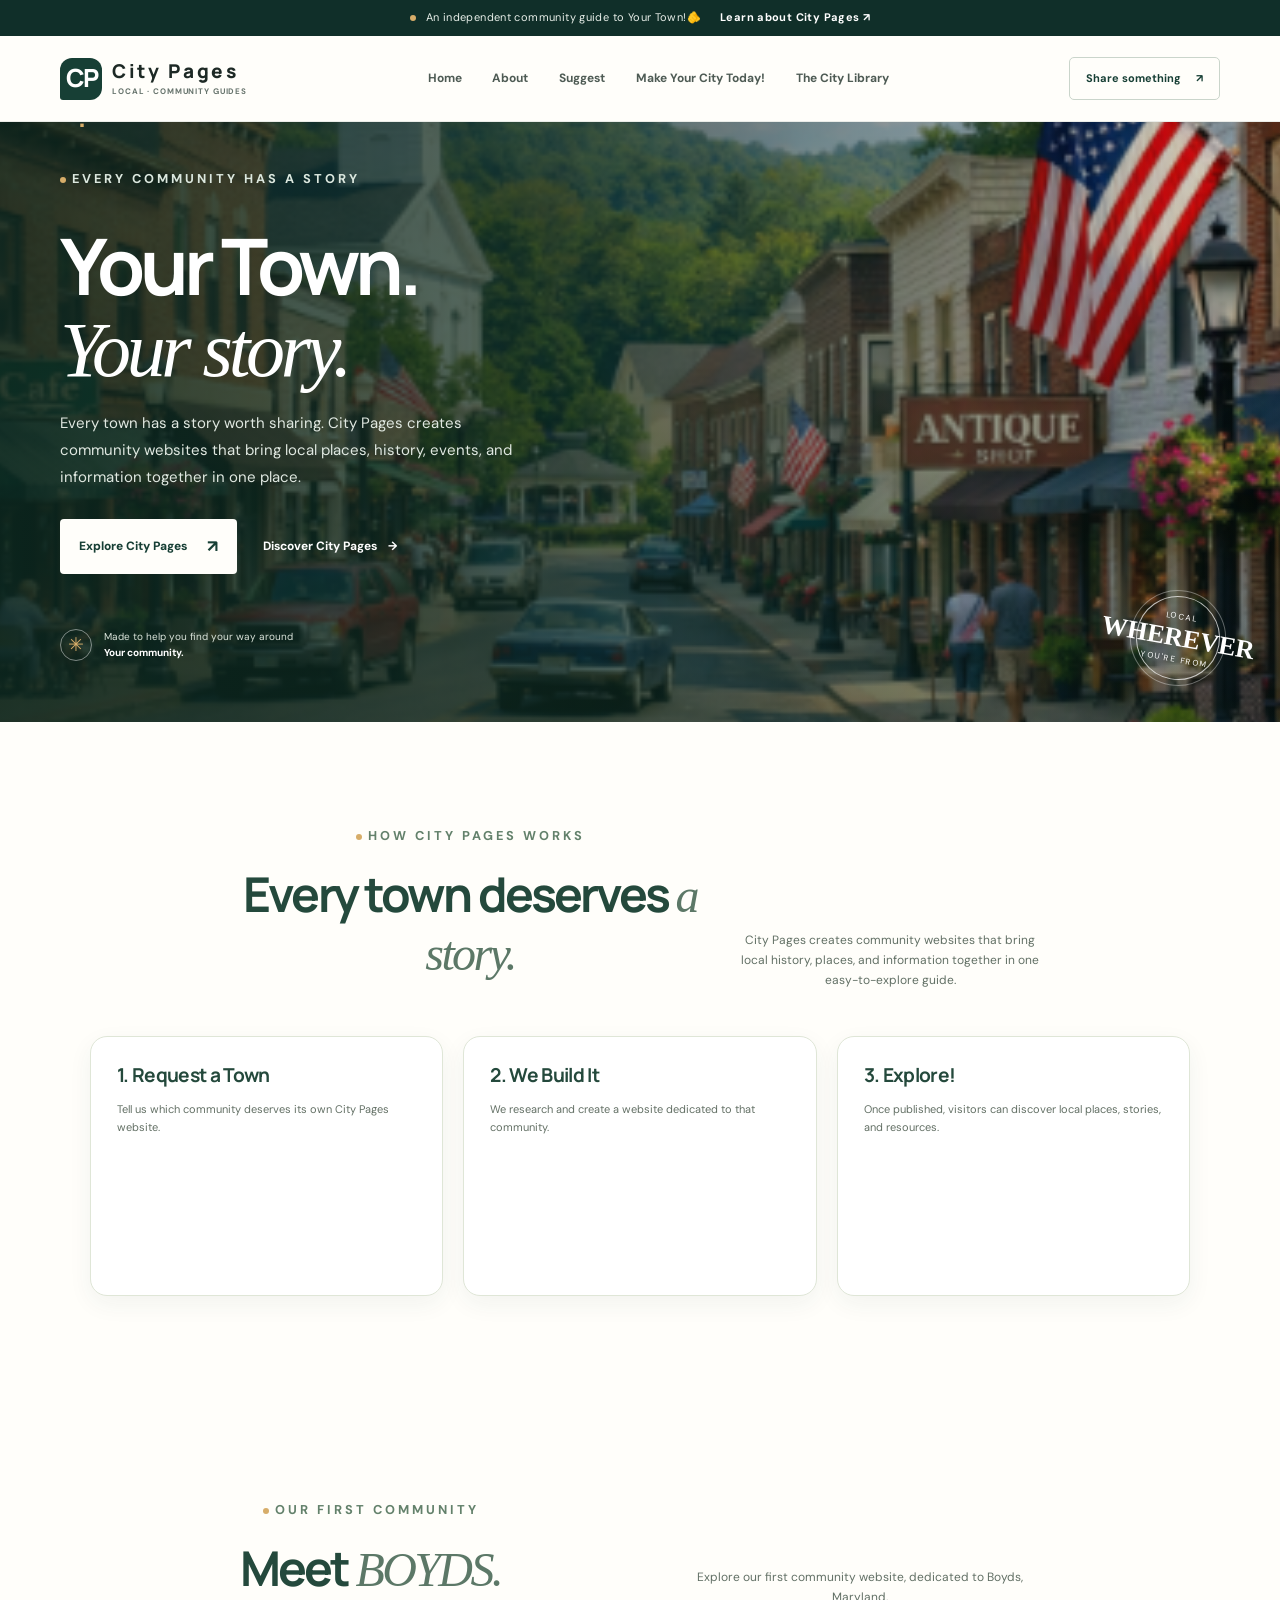
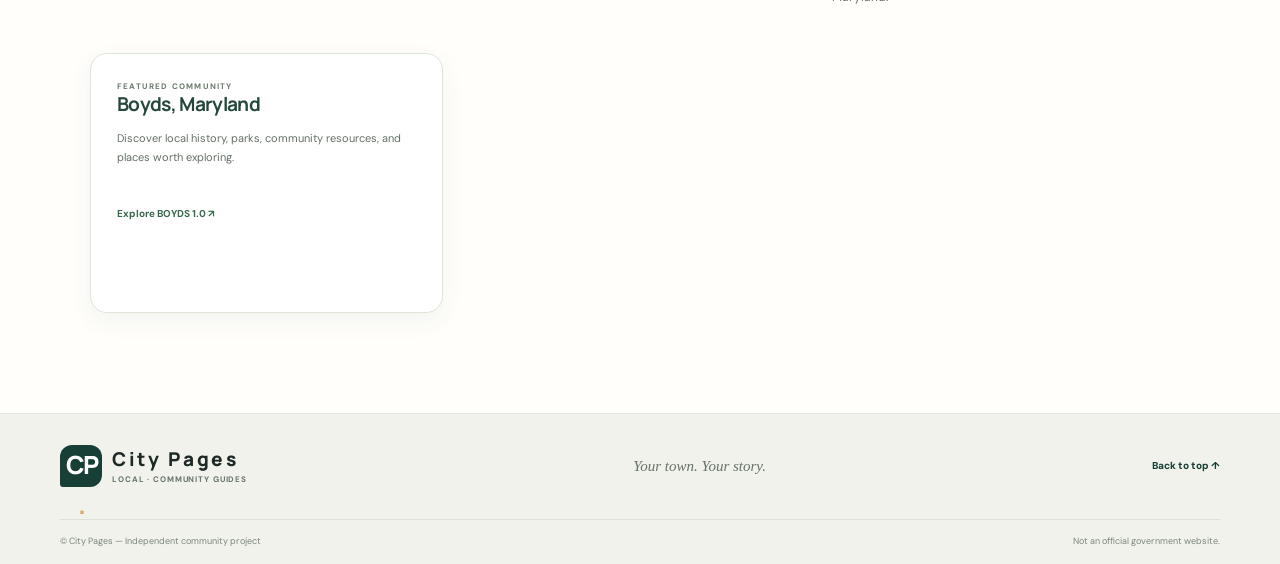
==== commit 279eea0c: "Add files via upload" ====
--- a/index.html
+++ b/index.html
@@ -3,8 +3,8 @@
 <head>
   <meta charset="UTF-8">
   <meta name="viewport" content="width=device-width, initial-scale=1">
-  <meta name="description" content="BOYDS is an independent community guide to Boyds, Maryland: local places, history, community resources, events, and news.">
-  <title>BOYDS — A community guide to Boyds, Maryland</title>
+  <meta name="description" content="City Pages is an independent community guide to American Cities: local places, history, community resources, events, and news.">
+  <title>City Pages | Every Community Has a Story</title>
   <link rel="preconnect" href="https://fonts.googleapis.com">
   <link rel="preconnect" href="https://fonts.gstatic.com" crossorigin>
   <link href="https://fonts.googleapis.com/css2?family=DM+Sans:wght@400;500;600;700&family=Manrope:wght@400;500;600;700;800&display=swap" rel="stylesheet">
@@ -13,643 +13,126 @@
 <body>
   <div class="announcement">
     <span class="announcement-dot"></span>
-    An independent community guide to Boyds, Maryland
-    <a href="about.html.html">Learn about BOYDS <span aria-hidden="true">↗</span></a>
+    An independent community guide to Your Town!🫵
+    <a href="about.html.html">Learn about City Pages <span aria-hidden="true">↗</span></a>
   </div>
 
   <header class="site-header">
-    <a class="brand" href="#home" aria-label="BOYDS home">
-      <span class="brand-mark">B<span>.</span></span>
-      <span class="brand-word">BOYDS<small>MARYLAND · COMMUNITY GUIDE</small></span>
+    <a class="brand" href="#home" aria-label="City Pages home">
+      <span class="brand-mark">CP<span>.</span></span>
+      <span class="brand-word">City Pages<small>LOCAL · COMMUNITY GUIDES</small></span>
     </a>
     <button class="menu-toggle" id="menuToggle" aria-expanded="false" aria-controls="primaryNav" aria-label="Open navigation">☰</button>
-       <nav id="primaryNav" class="primary-nav" aria-label="Main navigation">
-      <a href="explore.html.html">Explore</a>
-      <a href="history.html.html">History</a>
-      <a href="what-to-know.html.html">What To Know</a>
-      <a href="about.html.html">About</a>
-      <a href="home.html.html">Home</a>
+  <nav class="primary-nav">
+    <a href="index.html">Home</a>
+    <a href="about.html.html">About</a>
+    <a href="suggest.html.html">Suggest</a>
+    <a href="your-city.html.html">Make Your City Today!</a>
+    <a href="library.html.html">The City Library</a>
  </nav>
     <a class="header-cta" href="suggest.html.html">Share something <span aria-hidden="true">↗</span></a>
   </header>
 
   <main>
     <section class="hero" id="home">
-      <div class="hero-image" role="img" aria-label="Green wooded landscape around Boyds, Maryland"></div>
+      <div class="hero-image" role="img" aria-label="town.png.png"></div>
       <div class="hero-shade"></div>
       <div class="hero-content wrap">
-        <div class="eyebrow light"><span></span> NORTHWEST MONTGOMERY COUNTY, MD</div>
-        <h1>A small town.<br><em>A shared story.</em></h1>
-        <p class="hero-intro">Get to know Boyds — from its railroad roots and rural landscapes to the places and people shaping the community today.</p>
+        <div class="eyebrow light"><span></span> Every Community Has a Story</div>
+        <h1>Your Town.<br><em>Your story.</em></h1>
+<p class="hero-intro">
+  Every town has a story worth sharing.
+  City Pages creates community websites that bring
+  local places, history, events, and information
+  together in one place.
+</p>
         <div class="hero-actions">
-          <a class="button button-light" href="#explore">Explore Boyds <span>↗</span></a>
-          <a class="text-link light-link" href="#history">Discover the history <span>→</span></a>
+          <a class="button button-light" href="your-city.html.html">Explore City Pages<span>↗</span></a>
+          <a class="text-link light-link" href="about.html.html">Discover City Pages <span>→</span></a>
         </div>
-        <div class="hero-note"><span class="note-icon">✳</span><span>Made to help you find your way around<br><strong>the Boyds community.</strong></span></div>
+        <div class="hero-note"><span class="note-icon">✳</span><span>Made to help you find your way around<br><strong> Your community.</strong></span></div>
       </div>
-      <div class="hero-stamp"><span>LOCAL</span><b>MD</b><span>20841</span></div>
+      <div class="hero-stamp"><span>LOCAL</span><b>WHEREVER</b><span>YOU'RE FROM</span></div>
     </section>
 
-    <section class="quick-strip wrap" aria-label="Explore BOYDS">
-      <a href="#explore"><span class="quick-icon">⌁</span><span><b>Places to explore</b><small>Parks, trails & landmarks</small></span><span class="arrow">↗</span></a>
-      <a href="#events"><span class="quick-icon">▦</span><span><b>What's happening</b><small>Community events & updates</small></span><span class="arrow">↗</span></a>
-      <a href="#directory"><span class="quick-icon">⌕</span><span><b>Local directory</b><small>Organizations & services</small></span><span class="arrow">↗</span></a>
-    </section>
-
-    <section class="section wrap" id="explore">
-      <div class="section-heading">
-        <div><div class="eyebrow"><span></span> GET OUT THERE</div><h2>Find your <em>Boyds.</em></h2></div>
-        <p>Start with the outdoors, discover local landmarks, and see what makes this corner of Montgomery County distinctive.</p>
+<section class="section wrap" id="how-it-works">
+  <div class="section-heading">
+    <div>
+      <div class="eyebrow">
+        <span></span> HOW CITY PAGES WORKS
       </div>
-      <div class="feature-grid">
-        <article class="place-card place-large">
-          <img src="https://commons.wikimedia.org/wiki/Special:FilePath/Black_Hill_Regional_Park_-_51661410732.jpg?width=1400" alt="Black Hill Regional Park in Boyds, Maryland" loading="lazy">
-          <div class="card-overlay"></div>
-          <div class="place-tag">OUTDOORS</div>
-          <div class="place-info"><h3>Black Hill Regional Park</h3><p>Lake views, trails, picnic spots, and seasonal boating around Little Seneca Lake.</p><a href="https://montgomeryparks.org/parks-and-trails/black-hill-regional-park/" target="_blank" rel="noopener">Plan a visit <span>↗</span></a></div>
-        </article>
-        <article class="place-card">
-          <img src="https://commons.wikimedia.org/wiki/Special:FilePath/Ten_Mile_Creek_trail_-_52842514011.jpg?width=1000" alt="A trail at Black Hill Regional Park in Boyds, Maryland" loading="lazy">
-          <div class="card-overlay"></div><div class="place-tag">TRAILS</div>
-          <div class="place-info"><h3>Walk the greenways</h3><p>Explore nearby natural-surface trails and conservation areas.</p><a href="https://montgomeryparks.org/parks-and-trails/black-hill-regional-park/black-hill-regional-park-trails/" target="_blank" rel="noopener">Find a trail <span>↗</span></a></div>
-        </article>
-        <article class="place-card">
-          <img src="https://commons.wikimedia.org/wiki/Special:FilePath/2007_11_01_-_117%40121_-_Looking_SW_1.JPG?width=1000" alt="A rural road intersection in Boyds, Maryland" loading="lazy">
-          <div class="card-overlay"></div><div class="place-tag">COUNTRYSIDE</div>
-          <div class="place-info"><h3>Rural roots</h3><p>Discover the farms, open spaces, and historic landscape around Boyds.</p><a href="https://montgomeryplanning.org/planning/communities/upcounty/boyds/" target="_blank" rel="noopener">Explore the area <span>↗</span></a></div>
-        </article>
-      </div>
-      <p class="source-note">Visitor details and access can change seasonally. Check the linked park or county website before heading out. Photos: Wikimedia Commons — <a href="https://commons.wikimedia.org/wiki/File:Black_Hill_Regional_Park_-_51661410732.jpg" target="_blank" rel="noopener">Black Hill Regional Park</a>, <a href="https://commons.wikimedia.org/wiki/Category:Black_Hill_Regional_Park" target="_blank" rel="noopener">Black Hill trails</a>, and <a href="https://commons.wikimedia.org/wiki/Category:Boyds,_Maryland" target="_blank" rel="noopener">Boyds road scenes</a>. See each source for author and license.</p>
-    </section>
-
-    <section class="history-band" id="history">
-      <div class="history-photo" role="img" aria-label="Railroad tracks through a wooded landscape"></div>
-      <div class="history-content">
-        <div class="eyebrow light"><span></span> ROOTED IN HISTORY</div>
-        <h2>More than a dot<br>on the <em>map.</em></h2>
-        <p>Boyds grew alongside the railroad in the 1870s. Its story also includes White Grounds, a historic African American community established after the Civil War. Both are important to understanding the place Boyds is today. For a more ditailed explanstion visit:</p>
-        <a class="button button-outline-light" href="https://boydsmd.org/historic-resources/" target="_blank" rel="noopener">Explore local history <span>↗</span></a>
-        
-        <div class="history-facts">
-          <div><b>1873</b><span>Railroad-era beginnings</span></div>
-          <div><b>20841</b><span>Boyds postal area</span></div>
-          <div><b>Today</b><span>History, nature & community</span></div>
-        </div>
-      </div>
-    </section>  
-     s
-
-
-    <section class="section community-section" id="community">
-      <div class="wrap">
-        <div class="section-heading">
-          <div><div class="eyebrow"><span></span> THE COMMUNITY</div><h2>Stay in the <em>loop.</em></h2></div>
-          <p>A good community guide connects you to the people and organizations already doing the work.</p>
-        </div>
-        <div class="community-grid">
-          <article class="community-card">
-            <div class="community-symbol green">⌂</div><div class="card-kicker">CIVIC LIFE</div><h3>Boyds Civic Association</h3>
-            <p>Community meetings, planning topics, and information about issues affecting Boyds.</p>
-            <a href="https://boydsmd.org/" target="_blank" rel="noopener" class="arrow-link">Visit the association <span>↗</span></a>
-          </article>
-          <article class="community-card">
-            <div class="community-symbol tan">▤</div><div class="card-kicker">PRESERVATION</div><h3>Boyds Historical Society</h3>
-            <p>Learn about local heritage and efforts to preserve the historic Boyds Negro School.</p>
-            <a href="https://www.boydshistory.org/" target="_blank" rel="noopener" class="arrow-link">Discover the society <span>↗</span></a>
-          </article>
-          <article class="community-card">
-            <div class="community-symbol blue">✳</div><div class="card-kicker">COUNTY RESOURCES</div><h3>Official planning information</h3>
-            <p>Review county plans, maps, and community information for Boyds.</p>
-            <a href="https://montgomeryplanning.org/planning/communities/upcounty/boyds/" target="_blank" rel="noopener" class="arrow-link">Visit Montgomery Planning <span>↗</span></a>
-          </article>
-        </div>
-      </div>
-    </section>
-
-    <section class="events-section" id="events">
-      <div class="wrap">
-        <div class="section-heading">
-          <div><div class="eyebrow"><span></span> MARK YOUR CALENDAR</div><h2>What's <em>happening?</em></h2></div>
-          <p>Use this starter calendar to find community information. Always confirm event dates with the organizer.</p>
-        </div>
-        <div class="event-toolbar">
-          <label class="search-box"><span>⌕</span><input id="eventSearch" type="search" placeholder="Search events or organizers…" aria-label="Search events"></label>
-          <select id="eventFilter" aria-label="Filter events">
-            <option value="all">All categories</option><option value="community">Community</option><option value="history">History</option><option value="outdoors">Outdoors</option>
-          </select>
-        </div>
-        <div class="event-list" id="eventList">
-          <article class="event-row" data-category="community" data-search="Boyds Civic Association meeting community planning">
-            <div class="event-date"><span>CHECK</span><b>DATE</b></div><div class="event-main"><div class="card-kicker">COMMUNITY · ORGANIZER LISTING</div><h3>Boyds Civic Association meeting</h3><p>Meetings are typically held monthly; check the association's website for the next confirmed date and agenda.</p></div><a href="https://boydsmd.org/meetings/" target="_blank" rel="noopener" class="event-arrow" aria-label="Check meeting details">↗</a>
-          </article>
-          <article class="event-row" data-category="history" data-search="Boyds Historical Society historic school open house">
-            <div class="event-date"><span>CHECK</span><b>DATE</b></div><div class="event-main"><div class="card-kicker">HISTORY · ORGANIZER LISTING</div><h3>Historic Boyds Negro School</h3><p>Look up current open-house dates, special programs, and visiting details with the Boyds Historical Society.</p></div><a href="https://www.boydshistory.org/" target="_blank" rel="noopener" class="event-arrow" aria-label="Check historic school details">↗</a>
-          </article>
-          <article class="event-row" data-category="outdoors" data-search="Black Hill Regional Park nature programs activities">
-            <div class="event-date"><span>CHECK</span><b>DATE</b></div><div class="event-main"><div class="card-kicker">OUTDOORS · ORGANIZER LISTING</div><h3>Programs at Black Hill Regional Park</h3><p>Browse official park programming for nature activities, seasonal events, and lake-related experiences.</p></div><a href="https://montgomeryparks.org/" target="_blank" rel="noopener" class="event-arrow" aria-label="Check park programs">↗</a>
-          </article>
-        </div>
-        <p id="noEvents" class="empty-state" hidden>No matching items. Try another search or category.</p>
-        <div class="events-footer"><span>Dates are intentionally not guessed.</span><a href="#contribute">Know of an event? Share it <span>↗</span></a></div>
-      </div>
-    </section>
-
-    <section class="section directory-section" id="directory">
-      <div class="section-heading">
-        <div><div class="eyebrow"><span></span> FIND YOUR PEOPLE & PLACES</div><h2>The local <em>directory.</em></h2></div>
-        <p>A small starter directory of parks, community groups, and local resources. Check official listings for current details.</p>
-      </div>
-      <div class="directory-controls">
-        <label class="search-box directory-search"><span>⌕</span><input id="directorySearch" type="search" placeholder="Search names, categories, or places…" aria-label="Search directory"></label>
-        <div class="filter-pills" role="group" aria-label="Filter directory">
-          <button class="filter-pill active" data-dir-filter="all">All</button><button class="filter-pill" data-dir-filter="parks">Parks & outdoors</button><button class="filter-pill" data-dir-filter="community">Community</button><button class="filter-pill" data-dir-filter="services">Local resources</button>
-        </div>
-      </div>
-      <div class="directory-grid" id="directoryGrid">
-        <article class="directory-card" data-category="parks" data-search="Black Hill Regional Park nature lake trails outdoors">
-          <div class="directory-icon park">♧</div><div class="directory-type">PARKS & OUTDOORS</div><h3>Black Hill Regional Park</h3><p>Outdoor recreation centered on Little Seneca Lake, with trails and seasonal activities.</p><a href="https://montgomeryparks.org/parks-and-trails/black-hill-regional-park/" target="_blank" rel="noopener">Official park information ↗</a>
-        </article>
-        <article class="directory-card" data-category="parks" data-search="South Germantown Recreational Park sports trails recreation">
-          <div class="directory-icon park">↗</div><div class="directory-type">PARKS & OUTDOORS</div><h3>South Germantown Recreational Park</h3><p>A large recreation destination with sports facilities, trails, and family activities.</p><a href="https://montgomeryparks.org/parks-and-trails/south-germantown-recreational-park/" target="_blank" rel="noopener">Official park information ↗</a>
-        </article>
-        <article class="directory-card" data-category="community" data-search="Boyds Civic Association residents meetings community">
-          <div class="directory-icon community">⌂</div><div class="directory-type">COMMUNITY</div><h3>Boyds Civic Association</h3><p>Community information, meeting details, and local planning updates.</p><a href="https://boydsmd.org/" target="_blank" rel="noopener">Visit website ↗</a>
-        </article>
-        <article class="directory-card" data-category="community" data-search="Boyds Historical Society historic preservation school">
-          <div class="directory-icon community">▤</div><div class="directory-type">HISTORY & PRESERVATION</div><h3>Boyds Historical Society</h3><p>A local organization working to preserve and share Boyds history.</p><a href="https://www.boydshistory.org/" target="_blank" rel="noopener">Visit website ↗</a>
-        </article>
-        <article class="directory-card" data-category="services" data-search="Montgomery Planning Boyds official county maps development plans">
-          <div class="directory-icon resource">⌖</div><div class="directory-type">OFFICIAL RESOURCE</div><h3>Montgomery Planning: Boyds</h3><p>County planning information, community plans, maps, and development resources.</p><a href="https://montgomeryplanning.org/planning/communities/upcounty/boyds/" target="_blank" rel="noopener">Visit official page ↗</a>
-        </article>
-        <article class="directory-card" data-category="services" data-search="MARC Boyds station Brunswick Line commuter train transit">
-          <div class="directory-icon resource">⇄</div><div class="directory-type">TRANSPORTATION</div><h3>Boyds MARC Station</h3><p>Boyds is served by the MARC Brunswick Line. Check the official schedule before travel.</p><a href="https://www.mta.maryland.gov/schedule" target="_blank" rel="noopener">Check MARC schedules ↗</a>
-        </article>
-      </div>
-      <p id="noDirectory" class="empty-state" hidden>No directory entries match your search.</p>
-      <div class="directory-disclaimer">BOYDS is an independent project and is not affiliated with Montgomery County, Montgomery Parks, MARC, or the organizations listed. Listings are provided as a starting point; verify details with each organization.</div>
-    </section>
-
-    <section class="contribute-section" id="contribute">
-      <div class="wrap contribute-inner">
-        <div><div class="eyebrow light"><span></span> HELP BOYDS GROW</div><h2>Have something<br>to <em>share?</em></h2><p>Know about a local event, a community story, or a place that belongs in the guide? Send a suggestion for the next version of BOYDS.</p></div>   <form
-        id="suggestionForm"
-        class="suggestion-form"
-        action="https://formsubmit.co/YOUR-EMAIL-HERE"
-        method="POST"
-    >
-
-        <!-- suggestion fields go here -->
-
-    </form>
-      </div>
-    </section>
-
-    </span></a></div>
-    </section>
-<!-- BOYDS COMMUNITY GUIDE --> <section class="boyds-guide" id="community-guide"> <div class="boyds-heading"> <span class="boyds-eyebrow">YOUR LOCAL GUIDE TO</span> <h2>Discover Boyds</h2> <p>Explore the places, people, and stories that make our community special.</p> </div> <!-- EXPLORE --> <section class="boyds-section" id="explore"> <h2>🌳 Explore Boyds</h2> <p>Find somewhere new to explore.</p> <div class="boyds-grid"> <article class="boyds-card"> <div class="boyds-card-icon">🌲</div> <h3>Parks & Nature</h3> <p>Discover green spaces, walking trails, and outdoor adventures.</p> <a href="https://montgomeryparks.org/" target="_blank" rel="noopener">Explore parks ↗</a> </article> <article class="boyds-card"> <div class="boyds-card-icon">🚂</div> <h3>Historic Boyds</h3> <p>Learn about the area's railroad history and rural roots.</p> <a href="https://www.montgomeryhistory.org/" target="_blank" rel="noopener">Explore local history ↗</a> </article> <article class="boyds-card"> <div class="boyds-card-icon">🧭</div> <h3>Hidden Gems</h3> <p>Find scenic corners, interesting landmarks, and places worth discovering.</p> <a href="#gallery">Browse the gallery ↓</a> </article> </div> </section> <!-- BUSINESS DIRECTORY --> <section class="boyds-section" id="businesses"> <h2>🏪 Local Business Finder</h2> <p>Looking for something nearby? Check here!</p><div class="boyds-grid" id="businessList"> <article class="boyds-card" data-category="food"> <div class="boyds-card-icon">🍽️</div> <h3>Find Local Food</h3> <p>Discover restaurants and places to eat in and around Boyds.</p> <a href="https://www.google.com/maps/search/restaurants+near+Boyds+Maryland/" target="_blank" rel="noopener">Find restaurants ↗</a> </article> <article class="boyds-card" data-category="farms"> <div class="boyds-card-icon">🌽</div> <h3>Farms & Produce</h3> <p>Look for farm stands, fresh produce, and seasonal activities.</p> <a href="https://www.google.com/maps/search/farms+near+Boyds+Maryland/" target="_blank" rel="noopener">Find nearby farms ↗</a> </article> <article class="boyds-card" data-category="services"> <div class="boyds-card-icon">🛠️</div> <h3>Local Services</h3> <p>Search for useful services offered by nearby businesses.</p> <a href="https://www.google.com/maps/search/services+near+Boyds+Maryland/" target="_blank" rel="noopener">Find local services ↗</a> </article> </div> <p id="businessEmpty" class="boyds-empty" hidden>No matching categories found. Try another search.</p> </section> <!-- EVENTS --> <section class="boyds-section" id="events"> <h2>📅 Community Events</h2> <p>Find activities and events in the surrounding community.</p> <div class="boyds-grid"> <article class="boyds-card"> <div class="boyds-card-icon">🎉</div> <h3>Community Activities</h3> <p>Look for public gatherings, seasonal celebrations, and local programs.</p> <a href="https://www.montgomerycountymd.gov/" target="_blank" rel="noopener">County information ↗</a> </article> <article class="boyds-card"> <div class="boyds-card-icon">🥾</div> <h3>Outdoor Activities</h3> <p>Find nature programs, walks, and recreation opportunities.</p> <a href="https://montgomeryparks.org/" target="_blank" rel="noopener">Find activities ↗</a> </article> <article class="boyds-card"> <div class="boyds-card-icon">📍</div> <h3>What's Happening Nearby?</h3> <p>Search for current events around Boyds.</p> <a href="https://www.google.com/search?q=Boyds+Maryland+upcoming+events" target="_blank" rel="noopener">Search upcoming events ↗</a> </article> </div> <p class="boyds-note">Event dates and availability can change. Check the organizer's website before making plans.</p> </section> <!-- FARMS AND FOOD --> <section class="boyds-section" id="farms"> <h2>🌽Fresh Food & Markets</h2> <div class="boyds-feature"> <div> <h3>A taste of the countryside</h3> <p>Explore farms, seasonal produce, farm markets, and agricultural experiences around the area.</p> </div> <a class="boyds-button" href="https://www.google.com/maps/search/farm+markets+near+Boyds+Maryland/" target="_blank" rel="noopener">Find farm markets ↗</a> </div> </section> <!-- HISTORY AND GALLERY --> <section class="boyds-section" id="gallery"> <h2>📸 Boyds Photo Gallery</h2> <p>Every community has a story. Here's a place to start exploring ours.</p> <div class="boyds-grid"><article class="boyds-card"> <div class="boyds-card-icon">🏞️</div> <h3>Country Scenery</h3> <p>Explore photographs of Boyds, its beautiful countryside, and local landscapes. <a href="https://boydspics.weebly.com/" target="_blank" rel="noopener"> View Boyds Photos ↗ </a> </article></h3> </p> </article> <article class="boyds-card"> <div class="boyds-card-icon">🚆</div> <h3>Railroad Heritage</h3> <p>Discover how railroads helped shape the community.</p> <a href="https://www.montgomeryhistory.org/" target="_blank" rel="noopener">Learn more ↗</a> </article> <article class="boyds-card"> <div class="boyds-card-icon">📷</div> <h3>Community Memories</h3> <p>Discover photographs and memories connected to the Boyds community.</p> <a href="https://boydspics.weebly.com/" target="_blank" rel="noopener"> Explore the Photo Collection ↗ </a> </article></h3></article> </div><!-- BOYDS INTERACTIVE MAP -->
-<section class="upgrade-section" id="map">
-  <div class="section-heading">
-    <span class="eyebrow">FIND YOUR WAY</span>
-    <h2>Explore Boyds</h2>
-    <p>Discover local parks, landmarks, and places around our community.</p>
-  </div>
-
-  <div class="map-card">
-    <iframe
-      title="Map of Boyds, Maryland"
-      src="https://maps.google.com/maps?q=Boyds%2C%20Maryland&t=&z=12&ie=UTF8&iwloc=&output=embed"
-      loading="lazy"
-      referrerpolicy="no-referrer-when-downgrade">
-    </iframe>
-    <div class="map-caption">
-      <div>
-        <h3>Boyds, Maryland</h3>
-        <p>Explore the surrounding countryside and community.</p>
-      </div>
-      <a href="https://www.google.com/maps/search/?api=1&query=Boyds%2C+Maryland"
-         target="_blank" rel="noopener">Open full map ↗</a>
+      <h2>Every town deserves <em>a story.</em></h2>
     </div>
-  </div>
-</section>
-
-<!-- BOYDS HISTORY TIMELINE -->
-<section class="upgrade-section history-section" id="story">
-<section id="history" class="history-section">
-    <div class="section-heading">
-        <p class="eyebrow">OUR ROOTS</p>
-        <h2>The History of Boyds, Maryland</h2>
-        <p class="history-intro">
-            From a Railroad Village to a Growing Community
-        </p>
-    </div>
-
-    <div class="history-content">
-        <p class="history-lead">
-            Boyds, Maryland, is a historic community in Montgomery County
-            with a history shaped by farming, railroads, and the people who
-            built their lives here. Although Boyds is now part of a growing
-            region near Germantown and Clarksburg, it still preserves
-            important reminders of its rural past.
-        </p>
-
-        <article class="history-item">
-            <span class="history-date">Before the 1800s</span>
-            <h3>Before Boyds Became a Village</h3>
-            <p>
-                Long before European settlers arrived, Indigenous peoples,
-                including the Seneca and Piscataway, traveled through the area.
-                By the 1700s, European settlement and tobacco farming had
-                transformed parts of the landscape. Enslaved African Americans
-                were forced to work on local plantations, an important and
-                difficult part of the area's early history.
-            </p>
-        </article>
-
-   	  <article class="history-item">
-            <span class="history-date">1873</span>
-            <h3>The Railroad Changes Everything</h3>
-            <p>
-                Boyds began developing into a village in 1873, when Scottish
-                railroad contractor James Alexander Boyd helped build the
-                Baltimore and Ohio Railroad's Metropolitan Branch through
-                the area. He purchased land near the tracks, and a settlement
-                known as Boyd's Station grew around the railroad.
-            </p>
-            <p>
-                The railway connected the community to other towns and cities,
-                helping local businesses grow. Stores, mills, homes, and other
-                services appeared, turning a rural area into a small but active
-                village. The railroad became central to everyday life, carrying
-                passengers, goods, and mail.
-            </p>
-        </article>
-
-        <article class="history-item">
-            <span class="history-date">After the Civil War</span>
-            <h3>The Historic Community of White Grounds</h3>
-            <p>
-                Boyds' history also includes White Grounds, an African American
-                community established after the Civil War by formerly enslaved
-                people who purchased land near the former Bucklodge Plantation.
-                Residents built homes, churches, a school, and other community
-                institutions.
-            </p>
-            <p>
-                One important surviving landmark is the Boyds Negro School,
-                built in 1895. It served African American students in the area
-                from 1895 to 1936, during a time when public education was
-                segregated. Today, the school stands as a reminder of the
-                community's determination to build educational opportunities
-                for its children.
-            </p>
-        </article>
-
-        <article class="history-item">
-            <span class="history-date">20th Century</span>
-            <h3>The Twentieth Century and Beyond</h3>
-            <p>
-                As transportation and development changed Montgomery County,
-                Boyds gradually evolved. The railroad continued to serve the
-                area, while farms and historic buildings remained important
-                features of the landscape.
-            </p>
-            <p>
-                In 1984, nearby Little Seneca Lake was completed, creating
-                a major local water resource and a destination for outdoor
-                recreation. Parks, trails, and natural areas have since
-                become part of what makes the wider Boyds area distinctive.
-            </p>
-            <p>
-                Boyds' historic district was recognized in Montgomery County's
-                historic preservation planning in 1985, helping protect its
-                character and connections to the past.
-            </p>
-        </article>
-
-        <article class="history-item">
-            <span class="history-date">Today</span>
-            <h3>Boyds Today</h3>
-            <p>
-                Today, Boyds combines its rural heritage with the changes
-                taking place throughout Montgomery County. Historic homes,
-                community landmarks, open spaces, and the continuing commuter
-                rail connection tell the story of a place shaped by generations
-                of residents.
-            </p>
-            <p>
-                Understanding Boyds' history means remembering all the people
-                who contributed to it—from Indigenous communities and
-                agricultural workers to railroad builders, formerly enslaved
-                people, local families, and today's residents.
-            </p>
-            <p class="history-ending">
-                Boyds is more than a place on the map. It is a community with
-                a past worth preserving and a future still being written.
-            </p>
-        </article>
-    </div>
-</section>
-
-
-</section>
-
-<!-- WHAT TO DO -->
-<section class="upgrade-section" id="directory">
-  <div class="section-heading">
-    <span class="eyebrow">SHOP LOCAL</span>
-    <h2>What To Do</h2>>
-
-    <p>Find farms, food, and services in and around Boyds.</p>
-  </div>
-
-  <p id="directoryCount" class="directory-count" aria-live="polite"></p
-  <div class="directory-grid" id="directoryGrid">
-    <article class="directory-card" data-category="nature"
-             data-search="black hill regional park lake trails boating fishing">
-      <span class="directory-icon">🌳</span>
-      <h3>Black Hill Regional Park</h3>
-      <p>Enjoy trails, lake views, picnic areas, and outdoor activities.</p>
-      <a href="https://montgomeryparks.org/parks-and-trails/black-hill-regional-park/"
-         target="_blank" rel="noopener">Park information ↗</a>
-    </article>
-
-    <article class="directory-card" data-category="nature"
-             data-search="boyds local park trail nature">
-      <span class="directory-icon">🥾</span>
-      <h3>Boyds Local Park</h3>
-      <p>Learn about this local natural area and nearby conservation trail.</p>
-      <a href="https://montgomeryparks.org/parks-and-trails/boyds-park/"
-         target="_blank" rel="noopener">Park information ↗</a>
-    </article>
-
-    <article class="directory-card" data-category="farms"
-             data-search="farms fresh produce agriculture">
-      <span class="directory-icon">🥕</span>
-      <h3>Nearby Farms</h3>
-      <p>Look for farms, local produce, and agricultural businesses in the area.</p>
-      <a href="https://www.google.com/maps/search/farms+near+Boyds+Maryland/"
-         target="_blank" rel="noopener">Find farms ↗</a>
-    </article>
-
-    <article class="directory-card" data-category="food"
-             data-search="food restaurants cafes">
-      <span class="directory-icon">🍎</span>
-      <h3>Food & Cafés</h3>
-      <p>Explore food spots in Boyds and nearby communities.</p>
-      <a href="https://www.google.com/maps/search/restaurants+near+Boyds+Maryland/"
-         target="_blank" rel="noopener">Find food spots ↗</a>
-    </article>
-
-    <article class="directory-card" data-category="services"
-             data-search="services local businesses">
-      <span class="directory-icon">🏡</span>
-      <h3>Local Services</h3>
-      <p>Search for businesses and useful services near Boyds.</p>
-      <a href="https://www.google.com/maps/search/local+businesses+near+Boyds+Maryland/"
-         target="_blank" rel="noopener">Find services ↗</a>
-    </article>
-  </div>
-
-  <p class="source-note">
-    Search results open on Google Maps. Check individual listings for current
-    details before visiting.
-  </p>
-</section>
-
-<!-- FEATURED PLACE OF THE WEEK -->
-<section class="upgrade-section" id="featured">
-  <div class="section-heading">
-    <span class="eyebrow">WORTH A VISIT</span>
-    <h2>Featured Place of the Week</h2>
-  </div>
-
-  <article class="featured-place">
-    <div class="featured-place-art" aria-hidden="true">🏪</div>
-    <div class="featured-place-content">
-      <span class="featured-tag">THIS WEEK'S PICK</span>
-      <h3>Boyds Country Store</h3>
-      <p>
-        Enjoy the historic market, maybe explore historic Boyds, or check out the historic 	 train station
-      </p>
-      <p class="featured-address">15110 Barnesville Rd, Boyds, MD 20841</p>
-      <a class="green-button"
-         href="https://www.yelp.com/biz/boyds-country-store-boyds-2?dd_referrer=https%3A%2F%2Fwww.google.com%2F"
-         target="_blank" rel="noopener">Plan your visit ↗</a>
-
-   </div>
-  </article>
-</section> </section> <!-- DID YOU KNOW --> <section class="boyds-fact"> <span class="boyds-eyebrow">DID YOU KNOW?</span> <h2>There's always more to discover.</h2> <p>Boyds is part of Montgomery County, Maryland, where rural landscapes and growing communities meet.</p> <a href="https://www.montgomerycountymd.gov/" target="_blank" rel="noopener">Explore Montgomery County ↗</a> </section> <!-- PLAN A VISIT --> <section class="boyds-section" id="plan"> <h2>🧭 Plan Your Visit</h2> <p>Start planning your own Boyds-area adventure.</p> <div class="boyds-feature"> <div> <h3>Your next countryside outing</h3> <p>Choose a park, look for a local place to eat, and check for events before you go.</p> </div> <a class="boyds-button" href="https://www.google.com/maps/search/places+to+visit+near+Boyds+Maryland/" target="_blank" rel="noopener">Explore the map ↗</a> </div> </section> 
-<!-- ===================================
-     BOYDS COMMUNITY NOTICEBOARD
-=================================== -->
-<section class="upgrade-section" id="noticeboard">
-  <div class="section-heading">
-    <span class="eyebrow">COMMUNITY CONNECTIONS</span>
-    <h2>Community Noticeboard</h2>
-    <p>A handy place to find community resources and share useful reminders.</p>
+    <p>
+      City Pages creates community websites that
+      bring local history, places, and information
+      together in one easy-to-explore guide.
+    </p>
   </div>
 
   <div class="community-grid">
     <article class="community-card">
-      <span class="community-icon">📢</span>
-      <span class="community-label">COMMUNITY RESOURCE</span>
-      <h3>Montgomery County News</h3>
-      <p>Find county announcements, public information, and community updates.</p>
-      <a href="https://www.montgomerycountymd.gov/"
-         target="_blank" rel="noopener">Visit county website ↗</a>
+      <h3>1. Request a Town</h3>
+      <p>
+        Tell us which community deserves its
+        own City Pages website.
+      </p>
     </article>
 
     <article class="community-card">
-      <span class="community-icon">🌳</span>
-      <span class="community-label">PARKS & OUTDOORS</span>
-      <h3>Park Updates</h3>
-      <p>Check official park information before planning a visit.</p>
-      <a href="https://montgomeryparks.org/"
-         target="_blank" rel="noopener">Visit Montgomery Parks ↗</a>
+      <h3>2. We Build It</h3>
+      <p>
+        We research and create a website
+        dedicated to that community.
+      </p>
     </article>
 
     <article class="community-card">
-      <span class="community-icon">💡</span>
-      <span class="community-label">YOUR IDEAS</span>
-      <h3>Help Improve BOYDS</h3>
-      <p>Have an idea for this website? Suggest a place, topic, or feature.</p>
-      <a href="#suggest">Send a suggestion ↓</a>
+      <h3>3. Explore!</h3>
+      <p>
+        Once published, visitors can discover
+        local places, stories, and resources.
+      </p>
     </article>
   </div>
-
-  <p class="noticeboard-note">
-    These are community resources, not live announcements. Check the linked
-    websites for current information.
-  </p>
 </section>
 
-<!-- ===================================
-     BOYDS EVENTS CALENDAR
-=================================== -->
-<section class="upgrade-section events-section" id="events">
+<section class="section wrap" id="featured-community">
   <div class="section-heading">
-    <span class="eyebrow">WHAT'S HAPPENING?</span>
-    <h2>Events Around Boyds</h2>
-    <p>Explore local activities and check official event listings for dates.</p>
+    <div>
+      <div class="eyebrow">
+        <span></span> OUR FIRST COMMUNITY
+      </div>
+      <h2>Meet <em>BOYDS.</em></h2>
+    </div>
+    <p>
+      Explore our first community website,
+      dedicated to Boyds, Maryland.
+    </p>
   </div>
 
   <div class="community-grid">
-    <article class="community-card event-card">
-      <span class="community-icon">🎪</span>
-      <span class="community-label">COMMUNITY EVENTS</span>
-      <h3>County Events</h3>
-      <p>Explore community activities and events across Montgomery County.</p>
-      <a href="https://www.montgomerycountymd.gov/"
-         target="_blank" rel="noopener">Explore county information ↗</a>
-    </article>
-
-    <article class="community-card event-card">
-      <span class="community-icon">🥾</span>
-      <span class="community-label">NATURE & RECREATION</span>
-      <h3>Outdoor Activities</h3>
-      <p>Find park programs, nature activities, and recreation opportunities.</p>
-      <a href="https://montgomeryparks.org/events/"
-         target="_blank" rel="noopener">Explore park events ↗</a>
-    </article>
-
-    <article class="community-card event-card">
-      <span class="community-icon">🧺</span>
-      <span class="community-label">LOCAL EXPLORING</span>
-      <h3>Discover Something New</h3>
-      <p>Look for seasonal activities, local markets, and nearby happenings.</p>
-      <a href="https://www.google.com/maps/search/events+near+Boyds+Maryland/"
-         target="_blank" rel="noopener">Explore nearby places ↗</a>
+    <article class="community-card">
+      <div class="card-kicker">FEATURED COMMUNITY</div>
+      <h3>Boyds, Maryland</h3>
+      <p>
+        Discover local history, parks, community
+        resources, and places worth exploring.
+      </p>
+      <a class="arrow-link"
+         href="https://gabeandadrianmovies-mayo.github.io/BOYDS/"
+         target="_blank" rel="noopener">
+        Explore BOYDS 1.0 ↗
+      </a>
     </article>
   </div>
-
-  <p class="noticeboard-note">
-    No unverified event dates are shown here. Confirm dates, times, and
-    registration details with the event organizer.
-  </p>
 </section>
-
-<!-- ===================================
-     BOYDS WEATHER
-=================================== -->
-<section class="upgrade-section weather-section" id="weather">
-  <div class="section-heading">
-    <span class="eyebrow">LOOK OUTSIDE</span>
-    <h2>Boyds Weather</h2>
-    <p>Check the current conditions before heading out to explore.</p>
-  </div>
-
-  <div class="weather-card">
-    <div class="weather-top">
-      <div>
-        <span class="weather-location">📍 Boyds, Maryland</span>
-        <p id="weatherDescription" aria-live="polite">
-          Getting the latest weather...
-        </p>
-      </div>
-      <div class="weather-symbol" id="weatherIcon" aria-hidden="true">🌤️</div>
-    </div>
-
-    <div class="weather-temperature">
-      <span id="weatherTemperature">--°</span>
-      <span class="weather-unit">F</span>
-    </div>
-
-    <p id="weatherUpdated" class="weather-updated">
-      Connecting to weather service...
-    </p>
-
-    <div class="weather-details">
-      <div>
-        <span>Feels like</span>
-        <strong id="weatherFeels">--°F</strong>
-      </div>
-      <div>
-        <span>Humidity</span>
-        <strong id="weatherHumidity">--%</strong>
-      </div>
-      <div>
-        <span>Wind</span>
-        <strong id="weatherWind">-- mph</strong>
-      </div>
-    </div>
-
-    <h3 class="forecast-heading">Next few days</h3>
-    <div id="weatherForecast" class="weather-forecast">
-      <p>Loading forecast...</p>
-    </div>
-
-    <button type="button" class="green-button" id="refreshWeather">
-      Refresh weather ↻
-    </button>
-
-    <p class="weather-credit">
-      Weather data from
-      <a href="https://open-meteo.com/" target="_blank" rel="noopener">
-        Open-Meteo
-      </a>.
-    </p>
-  </div>
-</section>
-
-<!-- ===================================
-     SUGGEST SOMETHING
-=================================== -->
-<section class="upgrade-section suggestion-section" id="suggest">
-  <div class="section-heading">
-    <span class="eyebrow">YOUR COMMUNITY, YOUR IDEAS</span>
-    <h2>Suggest Something</h2>
-    <p>Help make BOYDS more useful by suggesting a place, event, or improvement.</p>
-  </div>
-
-  <form id="suggestionForm" class="suggestion-form">
-    <label for="suggestionType">What would you like to suggest?</label>
-    <select id="suggestionType" name="type" required>
-      <option value="">Choose a category</option>
-      <option value="Place">A place to visit</option>
-      <option value="Business">A local business</option>
-      <option value="Event">An event</option>
-      <option value="History">A history fact or story</option>
-      <option value="Website idea">A website improvement</option>
-      <option value="Other">Something else</option>
-    </select>
-
-    <label for="suggestionTitle">Short title</label>
-    <input
-      id="suggestionTitle"
-      name="title"
-      type="text"
-      maxlength="80"
-      placeholder="e.g. Add a local walking trail"
-      required>
-
-    <label for="suggestionDetails">Tell us about your idea</label>
-    <textarea
-      id="suggestionDetails"
-      name="details"
-      rows="5"
-      maxlength="1000"
-      placeholder="Share details or a link to an official website..."
-      required></textarea>
-
-    <p class="form-privacy">
-      Please don't include private information, home addresses, or sensitive
-      personal details.
-    </p>
-
-    <button type="submit" class="green-button">
-      Prepare Suggestion Email ↗
-    </button>
-
-    <p id="suggestionStatus" class="suggestion-status" aria-live="polite"></p>
-  </form>
-</section><footer class="boyds-footer"> <h2>BOYDS</h2> <p>A little guide to a special corner of Maryland.</p> <a href="#community-guide">Back to the top ↑</a> </footer> </section>
- 
 
  </main>
 
   <footer class="site-footer">
-    <div class="wrap footer-main"><a class="brand footer-brand" href="#home"><span class="brand-mark">B<span>.</span></span><span class="brand-word">BOYDS<small>MARYLAND · COMMUNITY GUIDE</small></span></a><p>A small town. A shared story.</p><a href="#home" class="back-top">Back to top ↑</a></div>
-    <div class="wrap footer-bottom"><span>© <span id="year"></span> BOYDS — Independent community project</span><span>Not an official government website.</span></div>
+    <div class="wrap footer-main"><a class="brand footer-brand" href="#home"><span class="brand-mark">CP<span>.</span></span><span class="brand-word">City Pages<small>LOCAL · COMMUNITY GUIDES</small></span></a><p>Your town. Your story.</p><a href="#home" class="back-top">Back to top ↑</a></div>
+    <div class="wrap footer-bottom"><span>© <span id="year"></span> City Pages — Independent community project</span><span>Not an official government website.</span></div>
   </footer>
   <script src="script.js"></script>
 </body>
--- a/styles.css
+++ b/styles.css
@@ -26,7 +26,7 @@
 .header-cta span { margin-left: 12px; }
 .menu-toggle { display: none; border: 0; background: transparent; font-size: 25px; color: var(--forest); cursor: pointer; }
 .hero { position: relative; min-height: 600px; display: flex; align-items: center; overflow: hidden; color: #fff; background: #24493c; }
-.hero-image { position: absolute; inset: 0; background: url("Images/My Photo.png.png.png") center 52%/cover; transform: scale(1.02); }
+.hero-image { position: absolute; inset: 0; background: url("Images/town.png") center 52%/cover; transform: scale(1.02); }
 .hero-shade { position: absolute; inset: 0; background: linear-gradient(90deg, rgba(12,39,31,.88) 0%, rgba(14,42,33,.68) 43%, rgba(15,39,32,.12) 100%), linear-gradient(0deg, rgba(11,34,27,.3), transparent 60%); }
 .hero-content { position: relative; z-index: 1; padding-top: 42px; padding-bottom: 60px; }
 .eyebrow { display: flex; align-items: center; gap: 9px; color: #5b6b60; font-size: 10px; font-weight: 800; letter-spacing: .16em; }
@@ -1036,5 +1036,37 @@
         padding-left: 20px;
     }
 }
-```
-
+/* CITY PAGES — REQUEST FORM */
+
+.form-privacy {
+  font-size: 0.85rem;
+  color: #667085;
+  line-height: 1.6;
+  margin-top: 16px;
+}
+
+/* Hide filtered City Library cards */
+.city-card[hidden] {
+  display: none !important;
+}
+
+/* CITY LIBRARY SEARCH */
+
+.city-card[hidden],
+#noCities[hidden] {
+  display: none !important;
+}
+
+#noCities {
+  padding: 24px;
+  margin: 20px 0;
+  background: #dce7db;
+  color: #173f35;
+  border: 1px solid #e0e5dd;
+  border-radius: 12px;
+  text-align: center;
+  font-weight: 600;
+}
+
+
+
